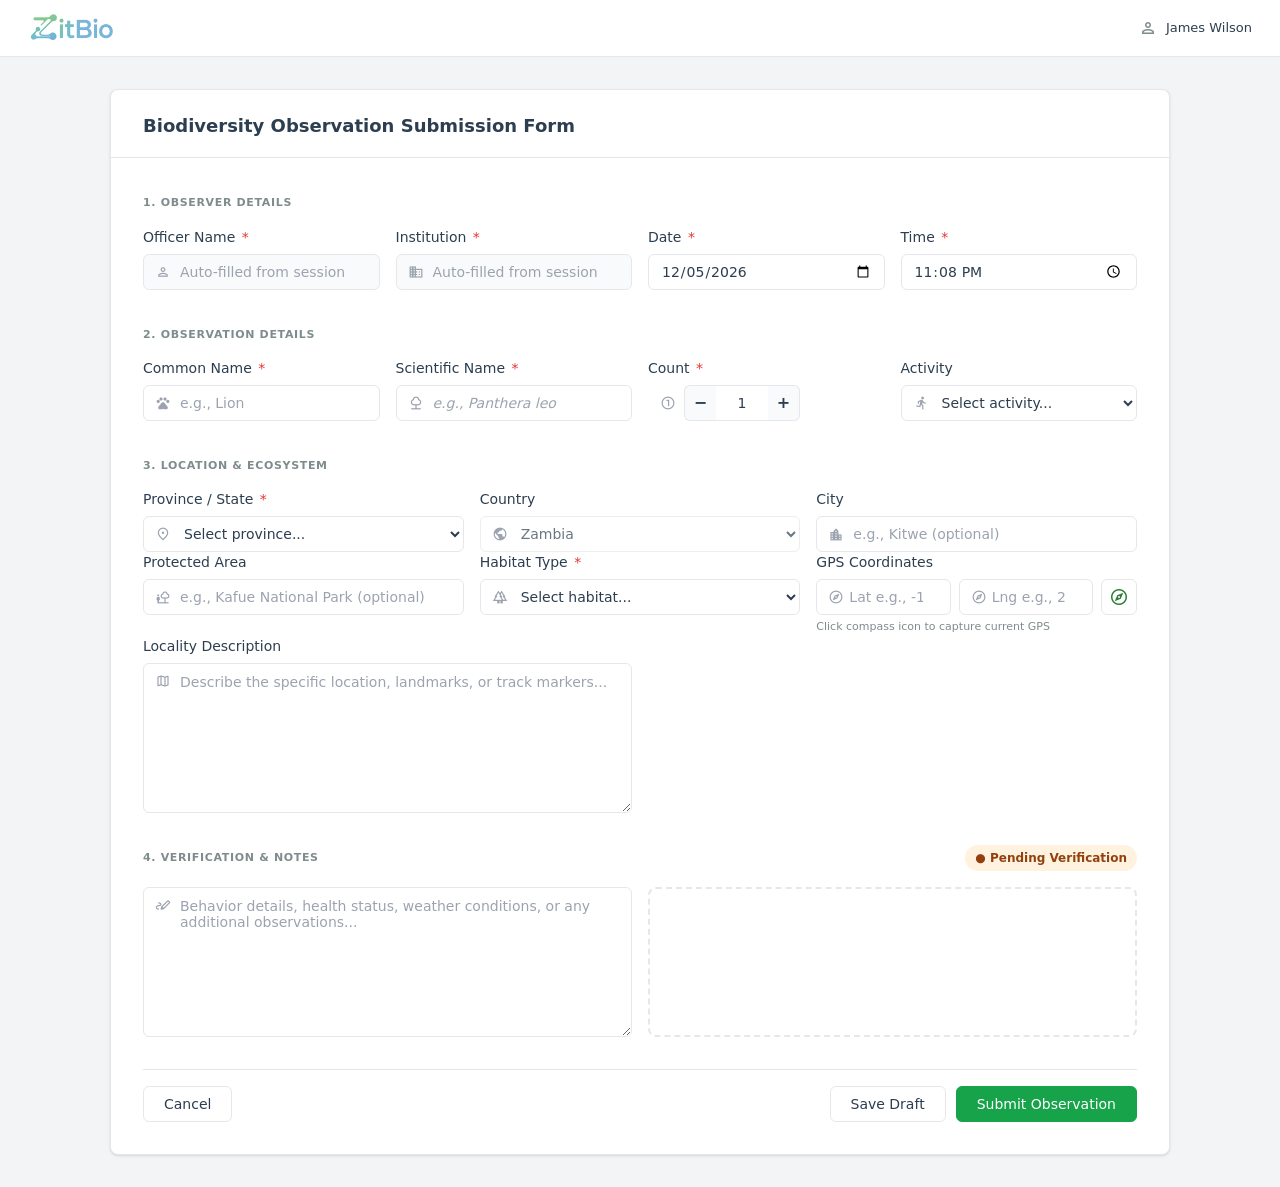
==== pages/fieldofficer.html @ e10b8150 "feat(fieldofficer): simplify country to Zambia only and add reverse geocoding - Disabled country dro" ====
<!DOCTYPE html>
<html lang="en">
<head>
    <meta charset="UTF-8">
    <meta name="viewport" content="width=device-width, initial-scale=1.0">
    <title>ZitBIO — Field Officer</title>
    <link rel="icon" type="image/png" href="../assets/favicon/logo-64.png">
    <link href="https://fonts.googleapis.com/css2?family=Material+Symbols+Outlined:opsz,wght,FILL,GRAD@20..48,100..700,0..1,-50..200" rel="stylesheet">
    <link rel="stylesheet" href="../styles/theme.css">
    <link rel="stylesheet" href="../styles/global.css">
    <link rel="stylesheet" href="../styles/pages/fieldofficer.css">
</head>
<body class="page-fieldofficer-v2">
    <!-- Toast Container -->
    <div class="toast-container" id="toastContainer"></div>

    <!-- Top Bar -->
    <header class="fo-topbar">
        <div class="fo-logo">
            <img src="../assets/favicon/logo-txt3.png" alt="ZitBIO Logo" class="fo-logo-img">
        </div>
        <div class="fo-user">
            <span class="material-symbols-outlined">person</span>
            <span class="fo-user-name">James Wilson</span>
        </div>
    </header>

    <!-- Main Card -->
    <main class="fo-main">
        <form id="observationForm" class="fo-card" novalidate>

            <!-- Card Header -->
            <div class="fo-card-header">
                <h1 class="fo-card-title">Biodiversity Observation Submission Form</h1>
            </div>

            <!-- Card Body -->
            <div class="fo-card-body">

                <!-- ====== SECTION 1: OBSERVER DETAILS ====== -->
                <section class="fo-section">
                    <h2 class="fo-section-title">1. Observer Details</h2>
                    <div class="fo-grid fo-grid-4">
                        <div class="fo-field">
                            <label class="fo-label">Officer Name <span class="fo-required">*</span></label>
                            <div class="fo-input-wrap">
                                <span class="material-symbols-outlined fo-input-icon">person</span>
                                <input type="text" id="officerName" class="fo-input" placeholder="Auto-filled from session" readonly>
                            </div>
                        </div>
                        <div class="fo-field">
                            <label class="fo-label">Institution <span class="fo-required">*</span></label>
                            <div class="fo-input-wrap">
                                <span class="material-symbols-outlined fo-input-icon">domain</span>
                                <input type="text" id="institutionName" class="fo-input" placeholder="Auto-filled from session" readonly>
                            </div>
                        </div>
                        <div class="fo-field">
                            <label class="fo-label">Date <span class="fo-required">*</span></label>
                            <div class="fo-input-wrap">
                                <input type="date" id="obsDate" class="fo-input fo-input-date" required>
                            </div>
                            <span class="fo-error" id="obsDateError">Date is required</span>
                        </div>
                        <div class="fo-field">
                            <label class="fo-label">Time <span class="fo-required">*</span></label>
                            <div class="fo-input-wrap">
                                <input type="time" id="obsTime" class="fo-input fo-input-date" required>
                            </div>
                            <span class="fo-error" id="obsTimeError">Time is required</span>
                        </div>
                    </div>
                </section>

                <!-- ====== SECTION 2: OBSERVATION DETAILS ====== -->
                <section class="fo-section">
                    <h2 class="fo-section-title">2. Observation Details</h2>
                    <div class="fo-grid fo-grid-4">
                        <div class="fo-field">
                            <label class="fo-label">Common Name <span class="fo-required">*</span></label>
                            <div class="fo-input-wrap">
                                <span class="material-symbols-outlined fo-input-icon">pets</span>
                                <input type="text" id="commonName" class="fo-input" placeholder="e.g., Lion" required>
                            </div>
                            <span class="fo-error" id="commonNameError">Common name is required</span>
                        </div>
                        <div class="fo-field">
                            <label class="fo-label">Scientific Name <span class="fo-required">*</span></label>
                            <div class="fo-input-wrap">
                                <span class="material-symbols-outlined fo-input-icon">Nature</span>
                                <input type="text" id="scientificName" class="fo-input fo-input-italic" placeholder="e.g., Panthera leo" required>
                            </div>
                            <span class="fo-error" id="scientificNameError">Scientific name is required</span>
                        </div>
                        <div class="fo-field">
                            <label class="fo-label">Count <span class="fo-required">*</span></label>
                            <div class="fo-input-wrap fo-count-wrap">
                                <span class="material-symbols-outlined fo-input-icon">counter_1</span>
                                <button type="button" class="fo-stepper-btn" id="countMinus" aria-label="Decrease">−</button>
                                <input type="number" id="populationCount" class="fo-input fo-count-input" value="1" min="1" required>
                                <button type="button" class="fo-stepper-btn" id="countPlus" aria-label="Increase">+</button>
                            </div>
                            <span class="fo-error" id="populationCountError">Count is required</span>
                        </div>
                        <div class="fo-field">
                            <label class="fo-label">Activity</label>
                            <div class="fo-input-wrap">
                                <span class="material-symbols-outlined fo-input-icon">directions_run</span>
                                <select id="activity" class="fo-input">
                                    <option value="">Select activity...</option>
                                    <option value="Feeding">Feeding</option>
                                    <option value="Resting">Resting</option>
                                    <option value="Moving">Moving</option>
                                    <option value="Breeding">Breeding</option>
                                    <option value="Foraging">Foraging</option>
                                    <option value="Vocalizing">Vocalizing</option>
                                    <option value="Other">Other</option>
                                </select>
                            </div>
                        </div>
                    </div>
                </section>

                <!-- ====== SECTION 3: LOCATION & ECOSYSTEM ====== -->
                <section class="fo-section">
                    <h2 class="fo-section-title">3. Location & Ecosystem</h2>

                    <!-- Row 1: Province, Country, City -->
                    <div class="fo-grid fo-grid-3">
                        <div class="fo-field">
                            <label class="fo-label">Province / State <span class="fo-required">*</span></label>
                            <div class="fo-input-wrap">
                                <span class="material-symbols-outlined fo-input-icon">location_on</span>
                                <select id="provinceState" class="fo-input" required>
                                    <option value="">Select province...</option>
                                    <option value="Central Province">Central Province</option>
                                    <option value="Copperbelt Province">Copperbelt Province</option>
                                    <option value="Eastern Province">Eastern Province</option>
                                    <option value="Luapula Province">Luapula Province</option>
                                    <option value="Lusaka Province">Lusaka Province</option>
                                    <option value="Muchinga Province">Muchinga Province</option>
                                    <option value="Northern Province">Northern Province</option>
                                    <option value="North-Western Province">North-Western Province</option>
                                    <option value="Southern Province">Southern Province</option>
                                    <option value="Western Province">Western Province</option>
                                </select>
                            </div>
                            <span class="fo-error" id="provinceStateError">Province is required</span>
                        </div>
                        <div class="fo-field">
                            <label class="fo-label">Country</label>
                            <div class="fo-input-wrap">
                                <span class="material-symbols-outlined fo-input-icon">public</span>
                                <select id="country" class="fo-input" disabled>
                                    <option value="Zambia" selected>Zambia</option>
                                </select>
                            </div>
                        </div>
                        <div class="fo-field">
                            <label class="fo-label">City</label>
                            <div class="fo-input-wrap">
                                <span class="material-symbols-outlined fo-input-icon">location_city</span>
                                <input type="text" id="city" class="fo-input" placeholder="e.g., Kitwe (optional)">
                            </div>
                        </div>
                    </div>

                    <!-- Row 2: Protected Area, Habitat Type -->
                    <div class="fo-grid fo-grid-3">
                        <div class="fo-field">
                            <label class="fo-label">Protected Area</label>
                            <div class="fo-input-wrap">
                                <span class="material-symbols-outlined fo-input-icon">nature_people</span>
                                <input type="text" id="protectedArea" class="fo-input" placeholder="e.g., Kafue National Park (optional)">
                            </div>
                        </div>
                        <div class="fo-field">
                            <label class="fo-label">Habitat Type <span class="fo-required">*</span></label>
                            <div class="fo-input-wrap">
                                <span class="material-symbols-outlined fo-input-icon">forest</span>
                                <select id="habitatType" class="fo-input" required>
                                    <option value="">Select habitat...</option>
                                    <option value="Woodland">Woodland</option>
                                    <option value="Grassland">Grassland</option>
                                    <option value="Wetland">Wetland</option>
                                    <option value="Savanna">Savanna</option>
                                    <option value="Forest">Forest</option>
                                    <option value="Riverine Forest">Riverine Forest</option>
                                    <option value="Urban">Urban</option>
                                    <option value="Agricultural">Agricultural</option>
                                </select>
                            </div>
                            <span class="fo-error" id="habitatTypeError">Habitat type is required</span>
                        </div>
                        <div class="fo-field fo-field-gps">
                            <label class="fo-label">GPS Coordinates</label>
                            <div class="fo-gps-row">
                                <div class="fo-input-wrap fo-gps-input">
                                    <span class="material-symbols-outlined fo-input-icon">explore</span>
                                    <input type="number" step="any" id="latitude" class="fo-input" placeholder="Lat e.g., -12.83">
                                </div>
                                <div class="fo-input-wrap fo-gps-input">
                                    <span class="material-symbols-outlined fo-input-icon">explore</span>
                                    <input type="number" step="any" id="longitude" class="fo-input" placeholder="Lng e.g., 28.23">
                                </div>
                                <button type="button" class="fo-gps-btn" id="gpsCaptureBtn" aria-label="Capture GPS" title="Capture Current GPS Location">
                                    <span class="material-symbols-outlined" id="gpsIcon">explore</span>
                                </button>
                            </div>
                            <span class="fo-helper">Click compass icon to capture current GPS</span>
                        </div>
                    </div>

                    <!-- Row 3: Locality Description -->
                    <div class="fo-grid fo-grid-2">
                        <div class="fo-field">
                            <label class="fo-label">Locality Description</label>
                            <div class="fo-input-wrap fo-textarea-wrap">
                                <span class="material-symbols-outlined fo-input-icon">map</span>
                                <textarea id="localityDescription" class="fo-input fo-textarea fo-textarea-tall" rows="6" placeholder="Describe the specific location, landmarks, or track markers..."></textarea>
                            </div>
                        </div>
                        <div class="fo-field"><!-- empty column to match grid-2 layout --></div>
                    </div>
                </section>

                <!-- ====== SECTION 4: VERIFICATION & NOTES ====== -->
                <section class="fo-section">
                    <div class="fo-notes-header">
                        <h2 class="fo-section-title">4. Verification & Notes</h2>
                        <span class="fo-pill fo-pill-amber">● Pending Verification</span>
                    </div>
                    <div class="fo-grid fo-grid-2">
                        <div class="fo-field">
                            <div class="fo-input-wrap fo-textarea-wrap">
                                <span class="material-symbols-outlined fo-input-icon">stylus_note</span>
                                <textarea id="fieldNotes" class="fo-input fo-textarea fo-textarea-tall" rows="6" placeholder="Behavior details, health status, weather conditions, or any additional observations..."></textarea>
                            </div>
                        </div>
                        <div class="fo-field fo-media-placeholder">
                            <!-- Reserved for future photo upload -->
                        </div>
                    </div>
                </section>

                <!-- ====== ACTIONS ====== -->
                <div class="fo-actions">
                    <button type="button" class="fo-btn fo-btn-outline" id="btnCancel">Cancel</button>
                    <div class="fo-actions-right">
                        <button type="button" class="fo-btn fo-btn-outline" id="btnSaveDraft">Save Draft</button>
                        <button type="submit" class="fo-btn fo-btn-primary">Submit Observation</button>
                    </div>
                </div>

            </div><!-- /fo-card-body -->
        </form>
    </main>

    <script src="../scripts/data.js"></script>
    <script src="../scripts/app.js"></script>
    <script>
      document.addEventListener('DOMContentLoaded', function() {
        if (window.BioData) {
          var session = BioData.getSession();
          if (session) {
            var userNameEl = document.querySelector('.fo-user-name');
            if (userNameEl) userNameEl.textContent = session.name;

            var officerEl = document.getElementById('officerName');
            if (officerEl) officerEl.value = session.name;

            var instEl = document.getElementById('institutionName');
            if (instEl) instEl.value = session.institution_name || '';
          }

          // Province dropdown — always Zambia, populate on load
          var provinceSelect = document.getElementById('provinceState');
          if (provinceSelect && window.BioData) {
            provinceSelect.innerHTML = '<option value="">Select province...</option>';
            var provinces = BioData.getZambiaProvinces();
            provinces.forEach(function(p) {
              var opt = document.createElement('option');
              opt.value = p; opt.textContent = p;
              provinceSelect.appendChild(opt);
            });
          }
        }

        // Default date/time to now
        var dateEl = document.getElementById('obsDate');
        var timeEl = document.getElementById('obsTime');
        if (dateEl) {
          var now = new Date();
          dateEl.value = now.getFullYear() + '-' + String(now.getMonth()+1).padStart(2,'0') + '-' + String(now.getDate()).padStart(2,'0');
        }
        if (timeEl) {
          var t = new Date();
          timeEl.value = String(t.getHours()).padStart(2,'0') + ':' + String(t.getMinutes()).padStart(2,'0');
        }

        // Species auto-detect
        var commonNameEl = document.getElementById('commonName');
        var scientificNameEl = document.getElementById('scientificName');
        if (commonNameEl && scientificNameEl) {
          var autoDetectLocked = false;
          commonNameEl.addEventListener('input', function() {
            if (autoDetectLocked) return;
            var match = window.BioData ? window.BioData.lookupScientificName(this.value) : null;
            if (match) {
              scientificNameEl.value = match;
            }
          });
          // If user manually edits scientific name, don't overwrite
          scientificNameEl.addEventListener('input', function() {
            if (this.value && commonNameEl.value) {
              autoDetectLocked = true;
            }
          });
          commonNameEl.addEventListener('change', function() {
            autoDetectLocked = false;
          });
        }

        // GPS capture button
        var gpsBtn = document.getElementById('gpsCaptureBtn');
        var gpsIcon = document.getElementById('gpsIcon');
        if (gpsBtn) {
          gpsBtn.addEventListener('click', function() {
            if (!navigator.geolocation) {
              showToast('GPS is not supported by your browser.', 'error');
              return;
            }
            if (gpsIcon) {
              gpsIcon.textContent = 'progress_activity';
              gpsIcon.classList.add('fo-spin');
            }
            navigator.geolocation.getCurrentPosition(
              function(pos) {
                var lat = pos.coords.latitude;
                var lng = pos.coords.longitude;
                var latEl = document.getElementById('latitude');
                var lngEl = document.getElementById('longitude');
                if (latEl) latEl.value = lat.toFixed(6);
                if (lngEl) lngEl.value = lng.toFixed(6);
                if (gpsIcon) { gpsIcon.textContent = 'explore'; gpsIcon.classList.remove('fo-spin'); }
                showToast('GPS coordinates captured successfully!', 'success');

                // Reverse geocode to auto-fill Province and City
                var url = 'https://nominatim.openstreetmap.org/reverse?format=json&lat=' + lat + '&lon=' + lng;
                fetch(url, { headers: { 'User-Agent': 'BioSystem/1.0' } })
                  .then(function(resp) { return resp.json(); })
                  .then(function(data) {
                    if (!data || !data.address) return;
                    var addr = data.address;

                    // City — try city, town, village, county
                    var cityVal = addr.city || addr.town || addr.village || addr.county || '';
                    var cityEl = document.getElementById('city');
                    if (cityEl && cityVal) {
                      cityEl.value = cityVal;
                    }

                    // Province/State — match against Zambia province list
                    var stateVal = addr.state || '';
                    var provEl = document.getElementById('provinceState');
                    if (provEl && stateVal) {
                      var options = provEl.options;
                      for (var i = 0; i < options.length; i++) {
                        if (options[i].text.toLowerCase() === stateVal.toLowerCase()) {
                          options[i].selected = true;
                          break;
                        }
                      }
                    }
                  })
                  .catch(function() { /* silently fail — coordinates already captured */ });
              },
              function(err) {
                if (gpsIcon) { gpsIcon.textContent = 'explore'; gpsIcon.classList.remove('fo-spin'); }
                showToast('GPS error: ' + err.message, 'error');
              }
            );
          });
        }

        // Count stepper
        var countMinus = document.getElementById('countMinus');
        var countPlus = document.getElementById('countPlus');
        var countInput = document.getElementById('populationCount');
        if (countMinus && countInput) {
          countMinus.addEventListener('click', function() {
            var v = parseInt(countInput.value, 10) || 1;
            if (v > 1) countInput.value = v - 1;
          });
        }
        if (countPlus && countInput) {
          countPlus.addEventListener('click', function() {
            countInput.value = (parseInt(countInput.value, 10) || 1) + 1;
          });
        }

        // Cancel button — reset form
        var btnCancel = document.getElementById('btnCancel');
        if (btnCancel) {
          btnCancel.addEventListener('click', function() {
            document.getElementById('observationForm').reset();
            if (dateEl) {
              var n = new Date();
              dateEl.value = n.getFullYear() + '-' + String(n.getMonth()+1).padStart(2,'0') + '-' + String(n.getDate()).padStart(2,'0');
            }
            if (timeEl) {
              var tn = new Date();
              timeEl.value = String(tn.getHours()).padStart(2,'0') + ':' + String(tn.getMinutes()).padStart(2,'0');
            }
            // Clear errors
            document.querySelectorAll('.fo-input.error').forEach(function(el) { el.classList.remove('error'); });
            document.querySelectorAll('.fo-error.show').forEach(function(el) { el.classList.remove('show'); });
            showToast('Form cleared.', 'success');
          });
        }
      });

      // Simple toast utility
      function showToast(message, type) {
        var container = document.getElementById('toastContainer');
        if (!container) return;
        var toast = document.createElement('div');
        toast.className = 'fo-toast fo-toast-' + (type || 'success');
        toast.textContent = message;
        container.appendChild(toast);
        setTimeout(function() { toast.classList.add('fo-toast-out'); }, 2700);
        setTimeout(function() { if (toast.parentNode) toast.parentNode.removeChild(toast); }, 3000);
      }
    </script>
</body>
</html>
---- styles/theme.css ----
/**
 * BioMonitor Design System - Theme Variables
 * Global color tokens and CSS custom properties
 */

:root {
  /* Primary – Forest Green */
  --color-primary: #2E7D32;
  --color-primary-hover: #267c2a; /* 90% opacity equivalent */
  --color-primary-light: #e8f5e9;
  --color-primary-lighter: #f0f7f0;

  /* Secondary Colors - Earth Brown */
  --color-secondary: #8D6E63;
  --color-secondary-hover: #7a5c52;
  --color-secondary-light: #efebe9;

  /* Accent Colors - Sunset Orange */
  --color-accent: #FFB74D;
  --color-accent-hover: #ffa726;
  --color-accent-light: #fff3e0;

  /* Backgrounds */
  --color-bg: #F5F7FA;        /* light‑mist – page base */
  --color-bg-white: #ffffff;
  --color-bg-sidebar: #ffffff;
  --color-bg-card: #ffffff;
  --color-bg-input: #f3f3f5;  /* subtle gray for inputs */
  --color-bg-header: #F9FAFB; /* table header background */

  /* Text Colors – Dark Slate (#2C3E50) for main, Gray (#7F8C8D) for muted */
  --color-text-main: #2C3E50;
  --color-text-primary: #2C3E50;
  --color-text-secondary: #7F8C8D;
  --color-text-muted: #7F8C8D;
  --color-text-disabled: #b0bec5;
  --color-text-inverse: #ffffff;

  /* Semantic – Danger Red & Success Green */
  --color-danger: #E53935;
  --color-danger-hover: #c62828;
  --color-danger-light: #ffebee;
  --color-success: #81C784;
  --color-success-hover: #66bb6a;
  --color-success-light: #e8f5e9;
  --color-warning: #ffb74d;
  --color-warning-light: #fff3e0;

  /* Border Colors */
  --border-color: #e5e7eb;
  --border-color-light: #f1f5f9;
  --border-color-dark: #cbd5e1;
  --border-color-focus: rgba(46, 125, 50, 0.5);

  /* Shadow Definitions */
  --shadow-sm: 0 1px 2px 0 rgba(0, 0, 0, 0.05);
  --shadow-md: 0 1px 3px 0 rgba(0, 0, 0, 0.1), 0 1px 2px -1px rgba(0, 0, 0, 0.1);
  --shadow-lg: 0 4px 6px -1px rgba(0, 0, 0, 0.1), 0 2px 4px -2px rgba(0, 0, 0, 0.1);
  --shadow-xl: 0 10px 15px -3px rgba(0, 0, 0, 0.1), 0 4px 6px -4px rgba(0, 0, 0, 0.1);
  --shadow-card: 0 1px 3px 0 rgba(0, 0, 0, 0.1), 0 1px 2px -1px rgba(0, 0, 0, 0.1);
  --shadow-modal: 0 25px 50px -12px rgba(0, 0, 0, 0.25);

  /* Border Radius */
  --radius-sm: 6px;
  --radius-md: 8px;
  --radius-lg: 12px;
  --radius-xl: 16px;
  --radius-full: 9999px;

  /* Spacing Scale */
  --spacing-xs: 4px;
  --spacing-sm: 8px;
  --spacing-md: 12px;
  --spacing-lg: 16px;
  --spacing-xl: 24px;
  --spacing-2xl: 32px;
  --spacing-3xl: 40px;

  /* Layout Dimensions */
  --sidebar-width: 260px;
  --sidebar-width-collapsed: 72px;
  --header-height: 60px;
  --mobile-breakpoint: 768px;
  --tablet-breakpoint: 1024px;
  --desktop-breakpoint: 1200px;

  /* Transitions */
  --transition-fast: 150ms ease;
  --transition-normal: 250ms ease;
  --transition-slow: 350ms ease;

  /* Z-Index Scale */
  --z-dropdown: 100;
  --z-sticky: 200;
  --z-modal-backdrop: 300;
  --z-modal: 301;
  --z-toast: 400;
  --z-tooltip: 500;
}
---- styles/global.css ----
/**
 * BioMonitor - Global Styles
 * Typography, base resets, and global element styling
 */

/* ============================================
   CSS Reset & Base Styles
   ============================================ */
*,
*::before,
*::after {
  margin: 0;
  padding: 0;
  box-sizing: border-box;
}

html {
  font-size: 16px;
  -webkit-font-smoothing: antialiased;
  -moz-osx-font-smoothing: grayscale;
  text-rendering: optimizeLegibility;
}

body {
  font-family: system-ui, -apple-system, 'Segoe UI', Roboto, Helvetica, Arial, sans-serif;
  font-size: 15px;
  font-weight: 400;
  line-height: 1.5;
  color: var(--color-text-main);
  background-color: var(--color-bg);
  min-height: 100vh;
}

/* ============================================
   Typography Configuration
   ============================================ */

/* Page Titles (h1/main headers) */
h1,
.page-title,
.header-title {
  font-size: 24px;
  font-weight: 600;
  line-height: 1.3;
  color: var(--color-text-main);
  margin-bottom: 8px;
}

/* Page Subtitles */
.page-subtitle {
  font-size: 14px;
  font-weight: 400;
  line-height: 1.6;
  color: var(--color-text-secondary);
  margin-bottom: 32px;
}

/* Section Headings (h2/h3) */
h2 {
  font-size: 20px;    /* text‑xl */
  font-weight: 600;
  line-height: 1.3;
}
h3,
.section-title,
.card-title {
  font-size: 18px;
  font-weight: 600;
  line-height: 1.4;
  color: var(--color-text-main);
}

h4,
h5,
h6 {
  font-size: 16px;
  font-weight: 600;
  line-height: 1.4;
  color: var(--color-text-main);
}

/* Body Text */
p {
  font-size: 15px;
  font-weight: 400;
  line-height: 1.6;
  color: var(--color-text-main);
}

/* Form Labels */
label,
.form-label {
  font-size: 14px;
  font-weight: 500;
  color: var(--color-text-main);
}

/* Muted/Secondary Text */
.text-muted,
.text-secondary {
  color: var(--color-text-muted);
}

/* Small Text */
small, .text-small, .text-xs{
  font-size: 12px;
}

/* ============================================
   Link Styles
   ============================================ */
a {
    color: var(--color-primary);
    text-decoration: none;
    transition: color var(--transition-fast);
}

a:hover {
    color: var(--color-primary-hover);
    text-decoration: none;  /* ensure no underline */
}

/* ============================================
   Button Base Styles
   ============================================ */
button {
  font-family: inherit;
  font-size: 14px;
  cursor: pointer;
  border: none;
  background: none;
  transition: all var(--transition-fast);
}

button:disabled {
  opacity: 0.6;
  cursor: not-allowed;
}

/* ============================================
   Form Element Base Styles
   ============================================ */
input,
textarea,
select {
  font-family: inherit;
  font-size: 14px;
  color: var(--color-text-main);
  background-color: var(--color-bg-input);
  border: 1px solid var(--border-color);
  border-radius: var(--radius-md);
  padding: 9px 12px;
  outline: none;
  transition: border-color var(--transition-fast), box-shadow var(--transition-fast);
}

input:focus,
textarea:focus,
select:focus {
  border-color: var(--color-primary);
  box-shadow: 0 0 0 3px rgba(46, 125, 50, 0.1);
}

input::placeholder,
textarea::placeholder {
  color: var(--color-text-muted);
}

input[type='checkbox'],
input[type='radio'] {
  width: auto;
  cursor: pointer;
}

/* ============================================
   Table Base Styles
   ============================================ */
table {
  border-collapse: collapse;
  width: 100%;
}

th,
td {
  text-align: left;
  padding: 12px 16px;
  border-bottom: 1px solid var(--border-color-light);
}

th {
  font-size: 12px;
  font-weight: 500;
  color: var(--color-text-secondary);
  background-color: var(--color-bg-header);
  text-transform: none;
  letter-spacing: 0;
}

td {
  font-size: 13px;
  color: var(--color-text-main);
}

tr:hover td {
  background-color: var(--color-bg-sidebar);
}

/* ============================================
   Utility Classes
   ============================================ */
.sr-only {
  position: absolute;
  width: 1px;
  height: 1px;
  padding: 0;
  margin: -1px;
  overflow: hidden;
  clip: rect(0, 0, 0, 0);
  white-space: nowrap;
  border: 0;
}

.text-center {
  text-align: center;
}

.text-right {
  text-align: right;
}

.font-medium {
  font-weight: 500;
}

.font-semibold {
  font-weight: 600;
}

.font-bold {
  font-weight: 700;
}

/* ============================================
   Scrollbar Styling
   ============================================ */
::-webkit-scrollbar {
  width: 8px;
  height: 8px;
}

::-webkit-scrollbar-track {
  background: var(--color-bg);
}

::-webkit-scrollbar-thumb {
  background: var(--color-text-muted);
  border-radius: var(--radius-full);
}

::-webkit-scrollbar-thumb:hover {
  background: var(--color-text-secondary);
}



/* Sidebar navigation */
.nav-text {
  font-size: 14px;
  font-weight: 500;
}
---- styles/pages/fieldofficer.css ----
/* ============================================
   Field Officer Page — V2 Redesign
   Centered card layout, Material Design philosophy
   ============================================ */

/* --- Page Background --- */
.page-fieldofficer-v2 {
  background-color: #f3f4f6;
  font-family: Inter, system-ui, -apple-system, sans-serif;
  min-height: 100vh;
  margin: 0;
}

/* --- Top Bar --- */
.fo-topbar {
  display: flex;
  justify-content: space-between;
  align-items: center;
  padding: 14px 28px;
  background-color: var(--color-bg-white);
  border-bottom: 1px solid var(--border-color, #e5e7eb);
  position: sticky;
  top: 0;
  z-index: 10;
}

.fo-logo {
  display: flex;
  align-items: center;
}

.fo-user {
  display: flex;
  align-items: center;
  gap: 8px;
  font-size: 13px;
  color: var(--color-text-main);
  font-weight: 500;
}

.fo-user .material-symbols-outlined {
  font-size: 20px;
  color: var(--color-text-muted);
}

/* --- Logo Image --- */
.fo-logo-img {
  height: 28px;
  display: block;
}

/* --- Main Container --- */
.fo-main {
  max-width: 1100px;
  margin: 32px auto;
  padding: 0 20px;
}

/* --- Card --- */
.fo-card {
  background-color: var(--color-bg-white);
  border: 1px solid var(--border-color, #e5e7eb);
  border-radius: 8px;
  box-shadow: var(--shadow-md, 0 1px 3px rgba(0,0,0,0.1));
}

.fo-card-header {
  padding: 24px 32px 20px;
  border-bottom: 1px solid var(--border-color, #e5e7eb);
}

.fo-card-title {
  font-size: 18px;
  font-weight: 600;
  color: var(--color-text-main);
  margin: 0;
}

.fo-card-body {
  padding: 32px;
}

/* --- Sections --- */
.fo-section {
  margin-bottom: 32px;
}

.fo-section:last-child {
  margin-bottom: 0;
}

.fo-section-title {
  font-size: 11px;
  font-weight: 600;
  text-transform: uppercase;
  letter-spacing: 0.06em;
  color: var(--color-text-muted);
  margin: 0 0 16px 0;
  display: inline-block;
}

/* --- Grids --- */
.fo-grid {
  display: grid;
  gap: 16px;
}

.fo-grid-4 { grid-template-columns: repeat(4, 1fr); }
.fo-grid-3 { grid-template-columns: repeat(3, 1fr); }
.fo-grid-2 { grid-template-columns: repeat(2, 1fr); }
.fo-grid-1 { grid-template-columns: 1fr; }

/* --- Fields --- */
.fo-field {
  display: flex;
  flex-direction: column;
}

.fo-label {
  font-size: 14px;
  font-weight: 500;
  color: var(--color-text-main);
  margin-bottom: 6px;
}

.fo-required {
  color: var(--color-danger);
  margin-left: 2px;
}

/* --- Inputs --- */
.fo-input-wrap {
  position: relative;
  display: flex;
  align-items: center;
  width: 100%;
}

.fo-input-icon {
  position: absolute;
  left: 12px;
  font-size: 16px;
  color: #9ca3af;
  pointer-events: none;
  z-index: 1;
}

.fo-input {
  width: 100%;
  height: 36px;
  padding: 0 12px 0 36px;
  border: 1px solid #e5e7eb;
  border-radius: 6px;
  font-size: 14px;
  font-family: inherit;
  color: var(--color-text-main);
  background-color: #fff;
  outline: none;
  transition: border-color 0.15s, box-shadow 0.15s;
  box-sizing: border-box;
}

.fo-input:focus {
  border-color: var(--color-primary);
  box-shadow: 0 0 0 2px #fff, 0 0 0 4px rgba(46, 125, 50, 0.3);
}

.fo-input.error {
  border-color: var(--color-danger);
  box-shadow: 0 0 0 2px #fff, 0 0 0 4px rgba(229, 57, 53, 0.2);
}

.fo-input-italic {
  font-style: italic;
}

/* Date and Time inputs — no Material icon, so remove left padding */
.fo-input-date {
  padding-left: 12px;
}

.fo-input::placeholder {
  color: #9ca3af;
}

select.fo-input {
  appearance: auto;
  -webkit-appearance: auto;
  cursor: pointer;
  padding-right: 28px;
}

textarea.fo-input {
  height: auto;
  padding-top: 10px;
  padding-left: 36px;
  resize: vertical;
  font-family: inherit;
}

.fo-textarea.fo-textarea-tall {
  min-height: 150px;
}

/* Force both textareas (#localityDescription and #fieldNotes) to identical dimensions */
textarea.fo-input.fo-textarea-tall {
  height: 150px !important;
  width: 100%;
  min-height: 150px;
  max-height: 300px;
  box-sizing: border-box;
  resize: vertical;
}

/* Textarea wrapper — icon stays top-left */
.fo-textarea-wrap .fo-input-icon {
  top: 10px;
  position: absolute;
}

/* Empty column filler in grid-2 should not add width */
.fo-grid-2 .fo-field:empty {
  min-height: 0;
  height: 0;
  padding: 0;
  margin: 0;
  border: none;
}

/* Read-only inputs */
.fo-input[readonly] {
  background-color: var(--color-bg-header, #F9FAFB);
  color: var(--color-text-secondary);
  cursor: default;
}

/* --- Count Stepper --- */
.fo-count-wrap {
  padding-left: 36px;
}

.fo-stepper-btn {
  width: 32px;
  height: 36px;
  border: 1px solid #e5e7eb;
  background-color: var(--color-bg-header, #F9FAFB);
  color: var(--color-text-main);
  font-size: 16px;
  font-weight: 600;
  cursor: pointer;
  display: flex;
  align-items: center;
  justify-content: center;
  flex-shrink: 0;
  transition: background-color 0.15s;
  user-select: none;
}

.fo-stepper-btn:first-of-type {
  border-radius: 6px 0 0 6px;
  border-right: none;
}

.fo-stepper-btn:last-of-type {
  border-radius: 0 6px 6px 0;
  border-left: none;
}

.fo-stepper-btn:hover {
  background-color: var(--color-primary-light);
}

.fo-count-input {
  text-align: center;
  border-radius: 0;
  border-left: none;
  border-right: none;
  padding: 0;
  width: 52px;
  flex-shrink: 0;
}

.fo-count-input::-webkit-outer-spin-button,
.fo-count-input::-webkit-inner-spin-button {
  -webkit-appearance: none;
  margin: 0;
}

/* --- GPS Row --- */
.fo-gps-row {
  display: flex;
  align-items: center;
  gap: 8px;
  width: 100%;
}

.fo-gps-input {
  flex: 1;
}

.fo-gps-input .fo-input {
  padding-left: 32px;
}

/* 32×32 GPS button */
.fo-gps-btn {
  width: 36px;
  height: 36px;
  padding: 0;
  border: 1px solid #e5e7eb;
  border-radius: 6px;
  background-color: var(--color-bg-white);
  cursor: pointer;
  display: flex;
  align-items: center;
  justify-content: center;
  flex-shrink: 0;
  transition: background-color 0.15s, border-color 0.15s;
}

.fo-gps-btn:hover {
  background-color: var(--color-primary-light);
  border-color: var(--color-primary);
}

.fo-gps-btn .material-symbols-outlined {
  font-size: 20px;
  color: var(--color-primary);
}

@keyframes fo-spin {
  from { transform: rotate(0deg); }
  to { transform: rotate(360deg); }
}

.fo-spin {
  animation: fo-spin 1s linear infinite;
}

/* --- Helper Text --- */
.fo-helper {
  font-size: 11px;
  color: var(--color-text-muted);
  margin-top: 4px;
}

/* --- Error Messages --- */
.fo-error {
  font-size: 12px;
  color: var(--color-danger);
  margin-top: 4px;
  display: none;
}

.fo-error.show {
  display: block;
}

/* --- Notes Section Header --- */
.fo-notes-header {
  display: flex;
  align-items: center;
  justify-content: space-between;
  margin-bottom: 16px;
}

.fo-notes-header .fo-section-title {
  margin-bottom: 0;
}

/* --- Pill Badge --- */
.fo-pill {
  font-size: 12px;
  font-weight: 600;
  padding: 4px 10px;
  border-radius: 9999px;
  display: inline-flex;
  align-items: center;
  gap: 4px;
}

.fo-pill-amber {
  background-color: var(--color-warning-light, #fff3e0);
  color: #92400e;
}

/* --- Media Placeholder --- */
.fo-media-placeholder {
  border: 2px dashed #e5e7eb;
  border-radius: 8px;
  min-height: 150px;
}

/* --- Actions Row --- */
.fo-actions {
  display: flex;
  justify-content: space-between;
  align-items: center;
  border-top: 1px solid var(--border-color, #e5e7eb);
  padding-top: 16px;
  margin-top: 32px;
}

.fo-actions-right {
  display: flex;
  gap: 10px;
}

/* --- Buttons --- */
.fo-btn {
  font-family: inherit;
  font-size: 14px;
  font-weight: 500;
  padding: 9px 20px;
  border-radius: 6px;
  cursor: pointer;
  transition: all 0.15s;
  display: inline-flex;
  align-items: center;
  gap: 6px;
  border: 1px solid transparent;
}

.fo-btn-outline {
  background-color: var(--color-bg-white);
  border-color: #e5e7eb;
  color: var(--color-text-main);
}

.fo-btn-outline:hover {
  background-color: var(--color-bg-header, #F9FAFB);
  border-color: #d1d5db;
}

.fo-btn-primary {
  background-color: #16a34a;
  border-color: #16a34a;
  color: #fff;
}

.fo-btn-primary:hover {
  background-color: #15803d;
  border-color: #15803d;
}

/* --- Toast System --- */
.toast-container {
  position: fixed;
  bottom: 20px;
  right: 20px;
  z-index: 9999;
  display: flex;
  flex-direction: column;
  gap: 8px;
}

.fo-toast {
  padding: 12px 20px;
  border-radius: 6px;
  font-size: 13px;
  font-weight: 500;
  color: #fff;
  box-shadow: var(--shadow-lg);
  animation: fo-slide-in 0.3s ease-out;
  max-width: 360px;
}

.fo-toast-success { background-color: #16a34a; }
.fo-toast-error { background-color: var(--color-danger, #E53935); }
.fo-toast-warning { background-color: var(--color-warning, #f59e0b); color: #1e293b; }

.fo-toast-out {
  animation: fo-slide-out 0.3s ease-in forwards;
}

@keyframes fo-slide-in {
  from { transform: translateX(100%); opacity: 0; }
  to { transform: translateX(0); opacity: 1; }
}

@keyframes fo-slide-out {
  from { transform: translateX(0); opacity: 1; }
  to { transform: translateX(100%); opacity: 0; }
}

/* --- Responsive --- */
@media (max-width: 768px) {
  .fo-card-body {
    padding: 20px;
  }

  .fo-grid-4,
  .fo-grid-3,
  .fo-grid-2 {
    grid-template-columns: 1fr;
  }

  .fo-gps-row {
    flex-wrap: wrap;
  }

  .fo-gps-input {
    flex: 1 1 100px;
  }

  .fo-actions {
    flex-direction: column;
    gap: 10px;
  }

  .fo-actions-right {
    width: 100%;
    justify-content: flex-end;
  }

  .fo-btn {
    padding: 8px 14px;
    font-size: 13px;
  }
}
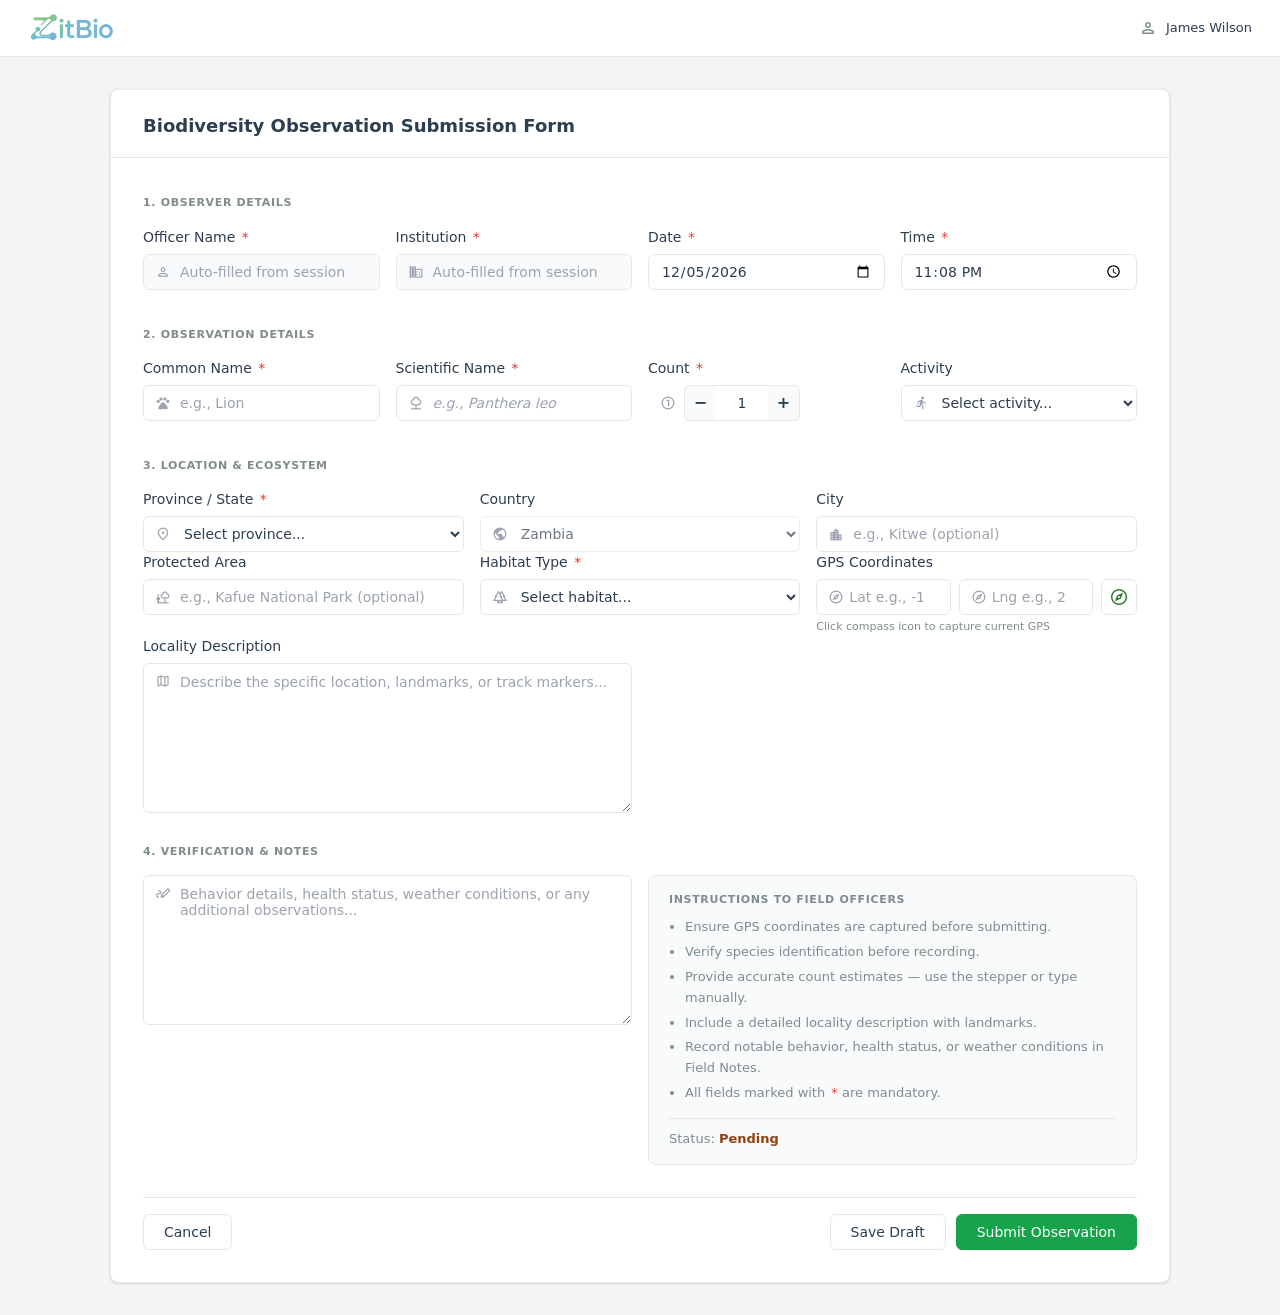
==== commit 073d6db6: "feat(fieldofficer): add instructions panel and verification status indicator" ====
--- a/pages/fieldofficer.html
+++ b/pages/fieldofficer.html
@@ -228,7 +228,6 @@
                 <section class="fo-section">
                     <div class="fo-notes-header">
                         <h2 class="fo-section-title">4. Verification & Notes</h2>
-                        <span class="fo-pill fo-pill-amber">● Pending Verification</span>
                     </div>
                     <div class="fo-grid fo-grid-2">
                         <div class="fo-field">
@@ -237,8 +236,19 @@
                                 <textarea id="fieldNotes" class="fo-input fo-textarea fo-textarea-tall" rows="6" placeholder="Behavior details, health status, weather conditions, or any additional observations..."></textarea>
                             </div>
                         </div>
-                        <div class="fo-field fo-media-placeholder">
-                            <!-- Reserved for future photo upload -->
+                        <div class="fo-field fo-instructions-panel">
+                            <h3 class="fo-instructions-title">Instructions to Field Officers</h3>
+                            <ul class="fo-instructions-list">
+                                <li>Ensure GPS coordinates are captured before submitting.</li>
+                                <li>Verify species identification before recording.</li>
+                                <li>Provide accurate count estimates — use the stepper or type manually.</li>
+                                <li>Include a detailed locality description with landmarks.</li>
+                                <li>Record notable behavior, health status, or weather conditions in Field Notes.</li>
+                                <li>All fields marked with <span class="fo-required">*</span> are mandatory.</li>
+                            </ul>
+                            <div class="fo-verification-status">
+                                Status: <span class="fo-status-text" id="statusText">Pending</span>
+                            </div>
                         </div>
                     </div>
                 </section>
--- a/styles/pages/fieldofficer.css
+++ b/styles/pages/fieldofficer.css
@@ -368,27 +368,53 @@
   margin-bottom: 0;
 }
 
-/* --- Pill Badge --- */
-.fo-pill {
-  font-size: 12px;
+/* --- Instructions Panel (replaces Media Placeholder) --- */
+.fo-instructions-panel {
+  background-color: var(--color-bg-header, #F9FAFB);
+  border: 1px solid var(--border-color, #e5e7eb);
+  border-radius: 8px;
+  padding: 16px 20px;
+  min-height: 150px;
+  display: flex;
+  flex-direction: column;
+  box-sizing: border-box;
+}
+
+.fo-instructions-title {
+  font-size: 11px;
   font-weight: 600;
-  padding: 4px 10px;
-  border-radius: 9999px;
-  display: inline-flex;
-  align-items: center;
-  gap: 4px;
-}
-
-.fo-pill-amber {
-  background-color: var(--color-warning-light, #fff3e0);
-  color: #92400e;
-}
-
-/* --- Media Placeholder --- */
-.fo-media-placeholder {
-  border: 2px dashed #e5e7eb;
-  border-radius: 8px;
-  min-height: 150px;
+  text-transform: uppercase;
+  letter-spacing: 0.06em;
+  color: var(--color-text-muted);
+  margin: 0 0 10px 0;
+}
+
+.fo-instructions-list {
+  margin: 0;
+  padding: 0 0 0 16px;
+  list-style: disc;
+  flex: 1;
+}
+
+.fo-instructions-list li {
+  font-size: 13px;
+  color: var(--color-text-secondary, #4b5563);
+  line-height: 1.6;
+  margin-bottom: 4px;
+}
+
+.fo-verification-status {
+  font-size: 13px;
+  font-weight: 500;
+  color: var(--color-text-muted);
+  border-top: 1px solid var(--border-color, #e5e7eb);
+  padding-top: 10px;
+  margin-top: 10px;
+}
+
+.fo-status-text {
+  font-weight: 600;
+  color: #92400e; /* amber/warning — default for Pending */
 }
 
 /* --- Actions Row --- */
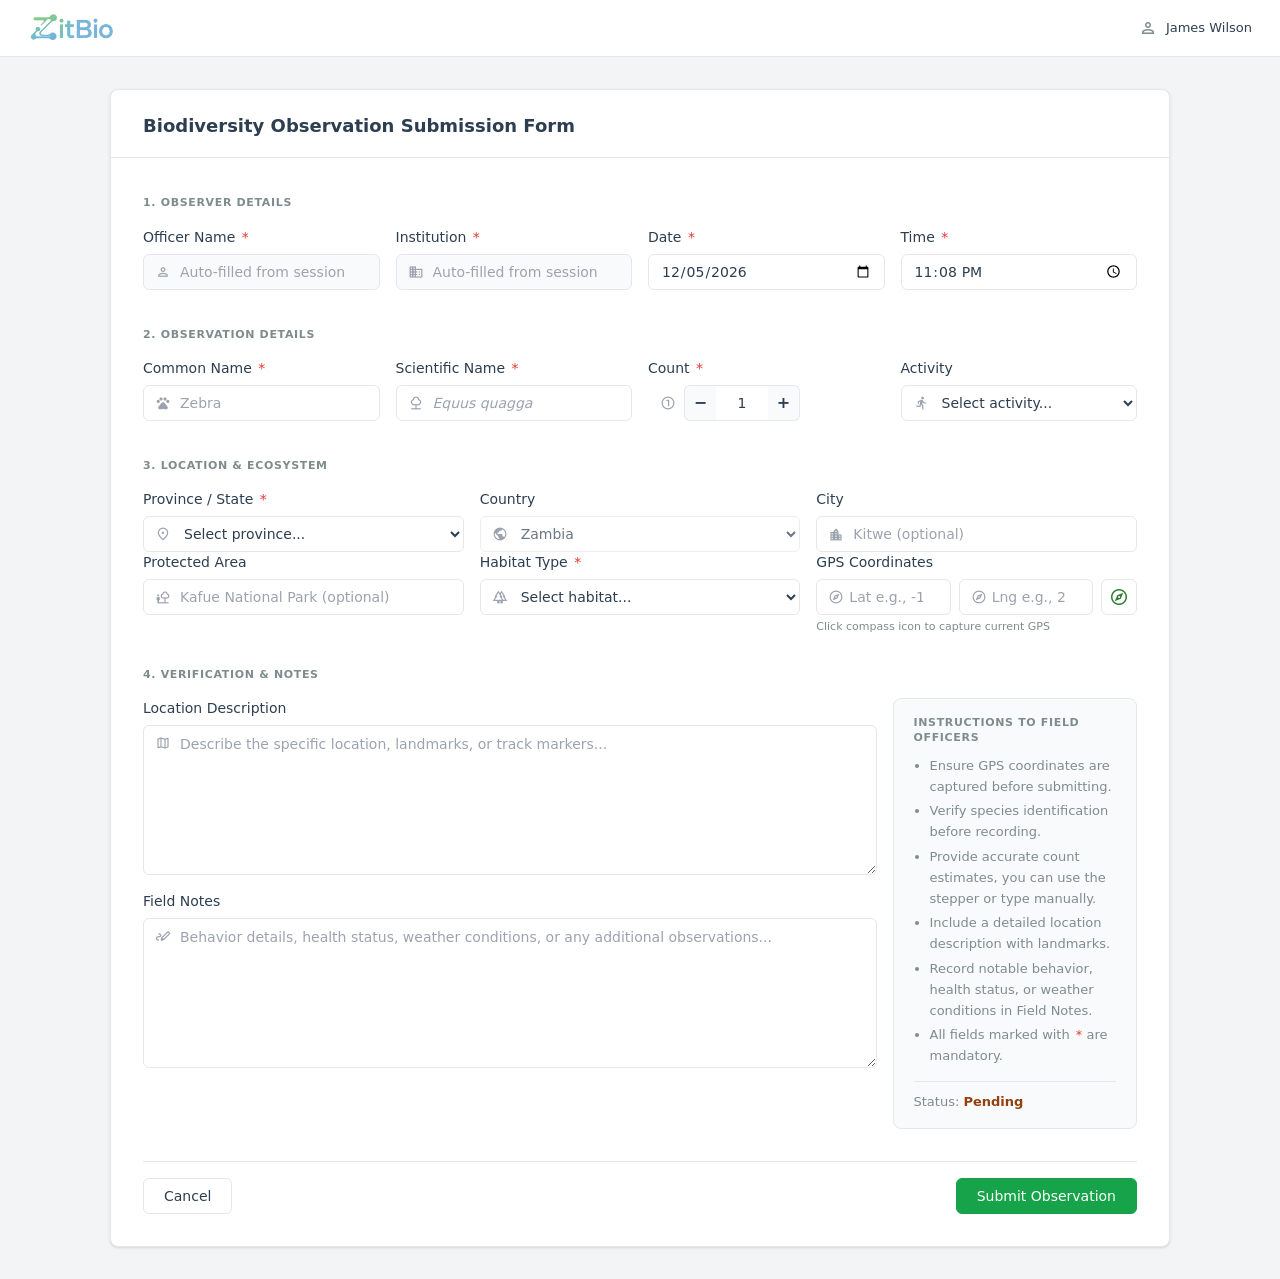
==== commit fa24d59a: "refactor: update field officer form placeholders and restructure location/notes sections - Change co" ====
--- a/pages/fieldofficer.html
+++ b/pages/fieldofficer.html
@@ -80,7 +80,7 @@
                             <label class="fo-label">Common Name <span class="fo-required">*</span></label>
                             <div class="fo-input-wrap">
                                 <span class="material-symbols-outlined fo-input-icon">pets</span>
-                                <input type="text" id="commonName" class="fo-input" placeholder="e.g., Lion" required>
+                                <input type="text" id="commonName" class="fo-input" placeholder="Zebra" required>
                             </div>
                             <span class="fo-error" id="commonNameError">Common name is required</span>
                         </div>
@@ -88,7 +88,7 @@
                             <label class="fo-label">Scientific Name <span class="fo-required">*</span></label>
                             <div class="fo-input-wrap">
                                 <span class="material-symbols-outlined fo-input-icon">Nature</span>
-                                <input type="text" id="scientificName" class="fo-input fo-input-italic" placeholder="e.g., Panthera leo" required>
+                                <input type="text" id="scientificName" class="fo-input fo-input-italic" placeholder="Equus quagga" required>
                             </div>
                             <span class="fo-error" id="scientificNameError">Scientific name is required</span>
                         </div>
@@ -160,7 +160,7 @@
                             <label class="fo-label">City</label>
                             <div class="fo-input-wrap">
                                 <span class="material-symbols-outlined fo-input-icon">location_city</span>
-                                <input type="text" id="city" class="fo-input" placeholder="e.g., Kitwe (optional)">
+                                <input type="text" id="city" class="fo-input" placeholder="Kitwe (optional)">
                             </div>
                         </div>
                     </div>
@@ -171,7 +171,7 @@
                             <label class="fo-label">Protected Area</label>
                             <div class="fo-input-wrap">
                                 <span class="material-symbols-outlined fo-input-icon">nature_people</span>
-                                <input type="text" id="protectedArea" class="fo-input" placeholder="e.g., Kafue National Park (optional)">
+                                <input type="text" id="protectedArea" class="fo-input" placeholder="Kafue National Park (optional)">
                             </div>
                         </div>
                         <div class="fo-field">
@@ -211,17 +211,6 @@
                         </div>
                     </div>
 
-                    <!-- Row 3: Locality Description -->
-                    <div class="fo-grid fo-grid-2">
-                        <div class="fo-field">
-                            <label class="fo-label">Locality Description</label>
-                            <div class="fo-input-wrap fo-textarea-wrap">
-                                <span class="material-symbols-outlined fo-input-icon">map</span>
-                                <textarea id="localityDescription" class="fo-input fo-textarea fo-textarea-tall" rows="6" placeholder="Describe the specific location, landmarks, or track markers..."></textarea>
-                            </div>
-                        </div>
-                        <div class="fo-field"><!-- empty column to match grid-2 layout --></div>
-                    </div>
                 </section>
 
                 <!-- ====== SECTION 4: VERIFICATION & NOTES ====== -->
@@ -229,25 +218,37 @@
                     <div class="fo-notes-header">
                         <h2 class="fo-section-title">4. Verification & Notes</h2>
                     </div>
-                    <div class="fo-grid fo-grid-2">
-                        <div class="fo-field">
-                            <div class="fo-input-wrap fo-textarea-wrap">
-                                <span class="material-symbols-outlined fo-input-icon">stylus_note</span>
-                                <textarea id="fieldNotes" class="fo-input fo-textarea fo-textarea-tall" rows="6" placeholder="Behavior details, health status, weather conditions, or any additional observations..."></textarea>
-                            </div>
-                        </div>
-                        <div class="fo-field fo-instructions-panel">
-                            <h3 class="fo-instructions-title">Instructions to Field Officers</h3>
-                            <ul class="fo-instructions-list">
-                                <li>Ensure GPS coordinates are captured before submitting.</li>
-                                <li>Verify species identification before recording.</li>
-                                <li>Provide accurate count estimates — use the stepper or type manually.</li>
-                                <li>Include a detailed locality description with landmarks.</li>
-                                <li>Record notable behavior, health status, or weather conditions in Field Notes.</li>
-                                <li>All fields marked with <span class="fo-required">*</span> are mandatory.</li>
-                            </ul>
-                            <div class="fo-verification-status">
-                                Status: <span class="fo-status-text" id="statusText">Pending</span>
+                    <div class="fo-location-row">
+                        <div class="fo-left-col">
+                            <div class="fo-field">
+                                <label class="fo-label">Location Description</label>
+                                <div class="fo-input-wrap fo-textarea-wrap">
+                                    <span class="material-symbols-outlined fo-input-icon">map</span>
+                                    <textarea id="localityDescription" class="fo-input fo-textarea fo-textarea-tall" rows="6" placeholder="Describe the specific location, landmarks, or track markers..."></textarea>
+                                </div>
+                            </div>
+                            <div class="fo-field" style="margin-top: 16px;">
+                                <label class="fo-label">Field Notes</label>
+                                <div class="fo-input-wrap fo-textarea-wrap">
+                                    <span class="material-symbols-outlined fo-input-icon">stylus_note</span>
+                                    <textarea id="fieldNotes" class="fo-input fo-textarea fo-textarea-tall" rows="6" placeholder="Behavior details, health status, weather conditions, or any additional observations..."></textarea>
+                                </div>
+                            </div>
+                        </div>
+                        <div class="fo-right-col">
+                            <div class="fo-field fo-instructions-panel">
+                                <h3 class="fo-instructions-title">Instructions to Field Officers</h3>
+                                <ul class="fo-instructions-list">
+                                    <li>Ensure GPS coordinates are captured before submitting.</li>
+                                    <li>Verify species identification before recording.</li>
+                                    <li>Provide accurate count estimates, you can use the stepper or type manually.</li>
+                                    <li>Include a detailed location description with landmarks.</li>
+                                    <li>Record notable behavior, health status, or weather conditions in Field Notes.</li>
+                                    <li>All fields marked with <span class="fo-required">*</span> are mandatory.</li>
+                                </ul>
+                                <div class="fo-verification-status">
+                                    Status: <span class="fo-status-text" id="statusText">Pending</span>
+                                </div>
                             </div>
                         </div>
                     </div>
@@ -257,7 +258,6 @@
                 <div class="fo-actions">
                     <button type="button" class="fo-btn fo-btn-outline" id="btnCancel">Cancel</button>
                     <div class="fo-actions-right">
-                        <button type="button" class="fo-btn fo-btn-outline" id="btnSaveDraft">Save Draft</button>
                         <button type="submit" class="fo-btn fo-btn-primary">Submit Observation</button>
                     </div>
                 </div>
--- a/styles/pages/fieldofficer.css
+++ b/styles/pages/fieldofficer.css
@@ -368,6 +368,23 @@
   margin-bottom: 0;
 }
 
+/* --- Location Row — two independent columns --- */
+.fo-location-row {
+  display: flex;
+  gap: 16px;
+  align-items: flex-start;
+}
+
+.fo-left-col {
+  flex: 3;
+  min-width: 0;
+}
+
+.fo-right-col {
+  flex: 1;
+  min-width: 0;
+}
+
 /* --- Instructions Panel (replaces Media Placeholder) --- */
 .fo-instructions-panel {
   background-color: var(--color-bg-header, #F9FAFB);
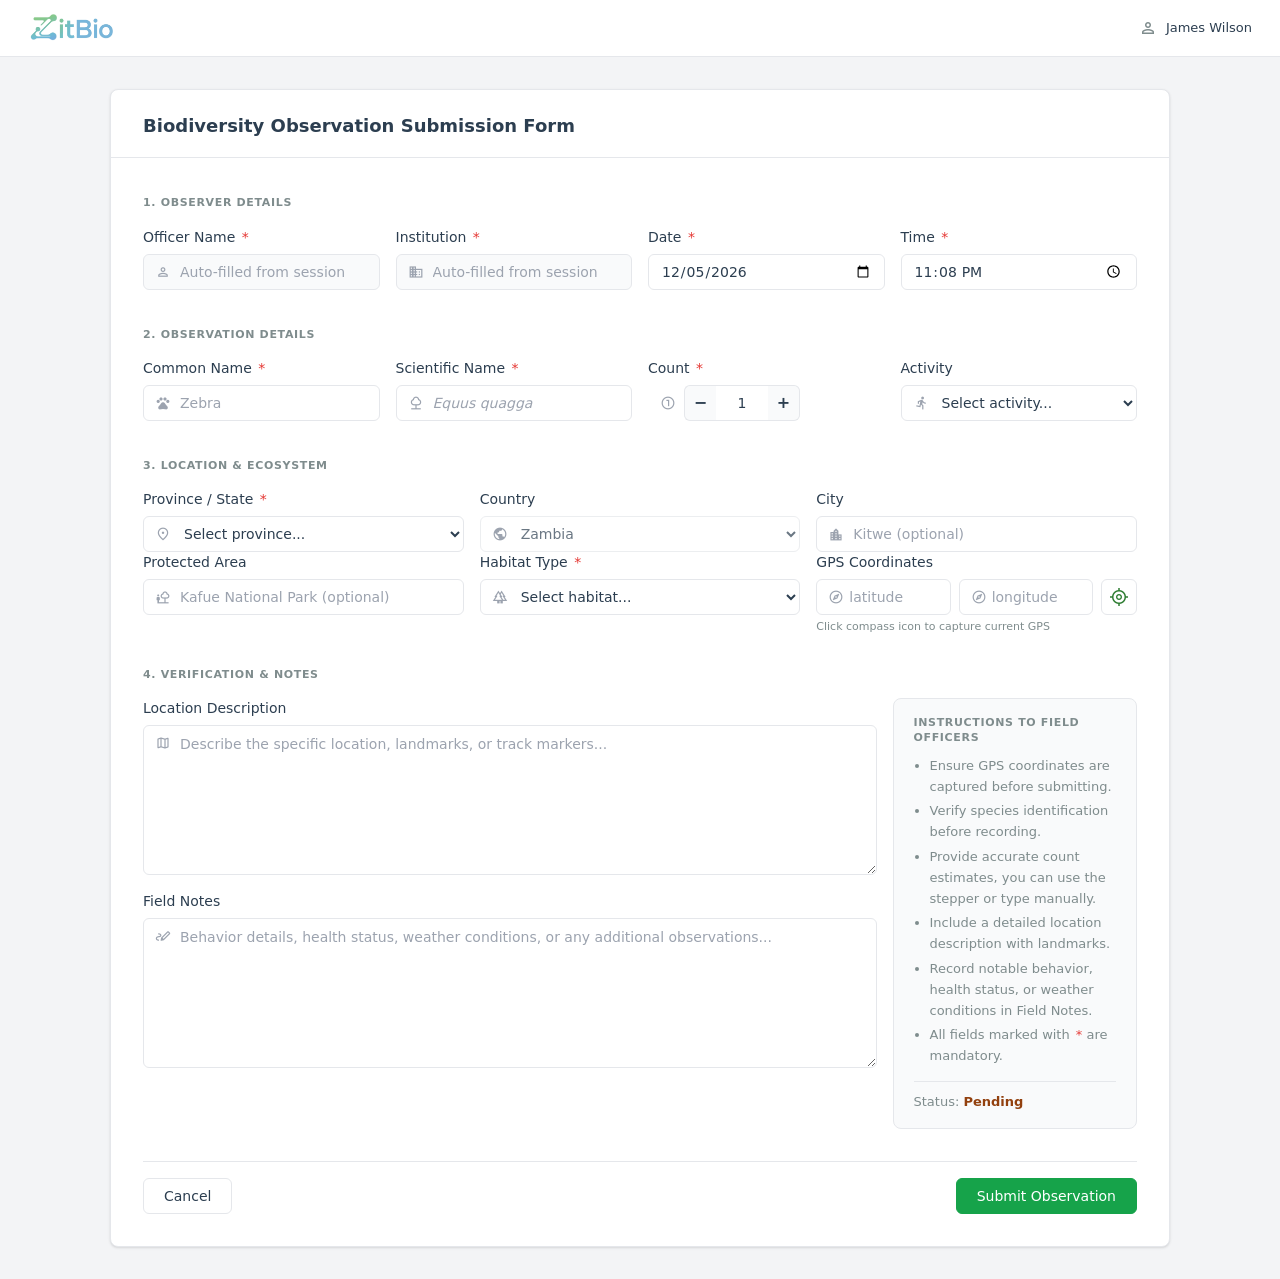
==== commit 7c5b605e: "refactor(fieldofficer): improve responsive layout and update GPS input placeholders/icon - Split sin" ====
--- a/pages/fieldofficer.html
+++ b/pages/fieldofficer.html
@@ -197,14 +197,14 @@
                             <div class="fo-gps-row">
                                 <div class="fo-input-wrap fo-gps-input">
                                     <span class="material-symbols-outlined fo-input-icon">explore</span>
-                                    <input type="number" step="any" id="latitude" class="fo-input" placeholder="Lat e.g., -12.83">
+                                    <input type="number" step="any" id="latitude" class="fo-input" placeholder="latitude">
                                 </div>
                                 <div class="fo-input-wrap fo-gps-input">
                                     <span class="material-symbols-outlined fo-input-icon">explore</span>
-                                    <input type="number" step="any" id="longitude" class="fo-input" placeholder="Lng e.g., 28.23">
+                                    <input type="number" step="any" id="longitude" class="fo-input" placeholder="longitude">
                                 </div>
                                 <button type="button" class="fo-gps-btn" id="gpsCaptureBtn" aria-label="Capture GPS" title="Capture Current GPS Location">
-                                    <span class="material-symbols-outlined" id="gpsIcon">explore</span>
+                                    <span class="material-symbols-outlined" id="gpsIcon">my_location</span>
                                 </button>
                             </div>
                             <span class="fo-helper">Click compass icon to capture current GPS</span>
--- a/styles/pages/fieldofficer.css
+++ b/styles/pages/fieldofficer.css
@@ -526,29 +526,123 @@
   to { transform: translateX(100%); opacity: 0; }
 }
 
-/* --- Responsive --- */
-@media (max-width: 768px) {
+/* --- Responsive: Tablet (768px–1023px) --- */
+@media (min-width: 768px) and (max-width: 1023px) {
   .fo-card-body {
-    padding: 20px;
-  }
-
+    padding: 24px;
+  }
+
+  /* 4-column grids become 2-column */
+  .fo-grid-4 {
+    grid-template-columns: repeat(2, 1fr);
+  }
+
+  /* 3-column grids become 2-column; first item or full-row elements
+     can use fo-grid-full class to span both columns via HTML */
+  .fo-grid-3 {
+    grid-template-columns: repeat(2, 1fr);
+  }
+
+  /* 2-column grids stay 2-column */
+  .fo-grid-2 {
+    grid-template-columns: repeat(2, 1fr);
+  }
+
+  /* Location row: reduce right-col width slightly at tablet */
+  .fo-location-row {
+    gap: 12px;
+  }
+
+  .fo-right-col {
+    flex: 1.2;
+  }
+
+  /* Instructions panel: slightly shorter on tablet */
+  .fo-instructions-panel {
+    min-height: 120px;
+    padding: 14px 16px;
+  }
+
+  /* GPS row stays horizontal but inputs get more room */
+  .fo-gps-input {
+    flex: 1;
+  }
+
+  /* Actions row stays horizontal but buttons shrink slightly */
+  .fo-btn {
+    padding: 8px 16px;
+    font-size: 13px;
+  }
+}
+
+/* --- Responsive: Mobile (<768px) --- */
+@media (max-width: 767px) {
+  .fo-topbar {
+    padding: 10px 16px;
+  }
+
+  .fo-main {
+    margin: 16px auto;
+    padding: 0 12px;
+  }
+
+  .fo-card-body {
+    padding: 16px;
+  }
+
+  .fo-card-header {
+    padding: 18px 20px 16px;
+  }
+
+  .fo-card-title {
+    font-size: 16px;
+  }
+
+  /* All grids collapse to single column */
   .fo-grid-4,
   .fo-grid-3,
   .fo-grid-2 {
     grid-template-columns: 1fr;
   }
 
+  /* Location row stacks vertically */
+  .fo-location-row {
+    flex-direction: column;
+    gap: 16px;
+  }
+
+  .fo-left-col,
+  .fo-right-col {
+    flex: none;
+    width: 100%;
+  }
+
+  /* Instructions panel: more compact */
+  .fo-instructions-panel {
+    min-height: 100px;
+    padding: 12px 16px;
+  }
+
+  /* GPS row: wrap inputs to prevent overflow */
   .fo-gps-row {
     flex-wrap: wrap;
   }
 
   .fo-gps-input {
-    flex: 1 1 100px;
-  }
-
+    flex: 1 1 calc(50% - 22px);
+    min-width: 120px;
+  }
+
+  .fo-gps-btn {
+    width: 36px;
+    height: 36px;
+    flex-shrink: 0;
+  }
+
+  /* Actions: stack vertically */
   .fo-actions {
     flex-direction: column;
-    gap: 10px;
+    gap: 12px;
   }
 
   .fo-actions-right {
@@ -556,8 +650,13 @@
     justify-content: flex-end;
   }
 
+  /* Buttons: full width for primary action */
   .fo-btn {
     padding: 8px 14px;
     font-size: 13px;
   }
-}+
+  .fo-actions-right .fo-btn {
+    flex: 1;
+  }
+}
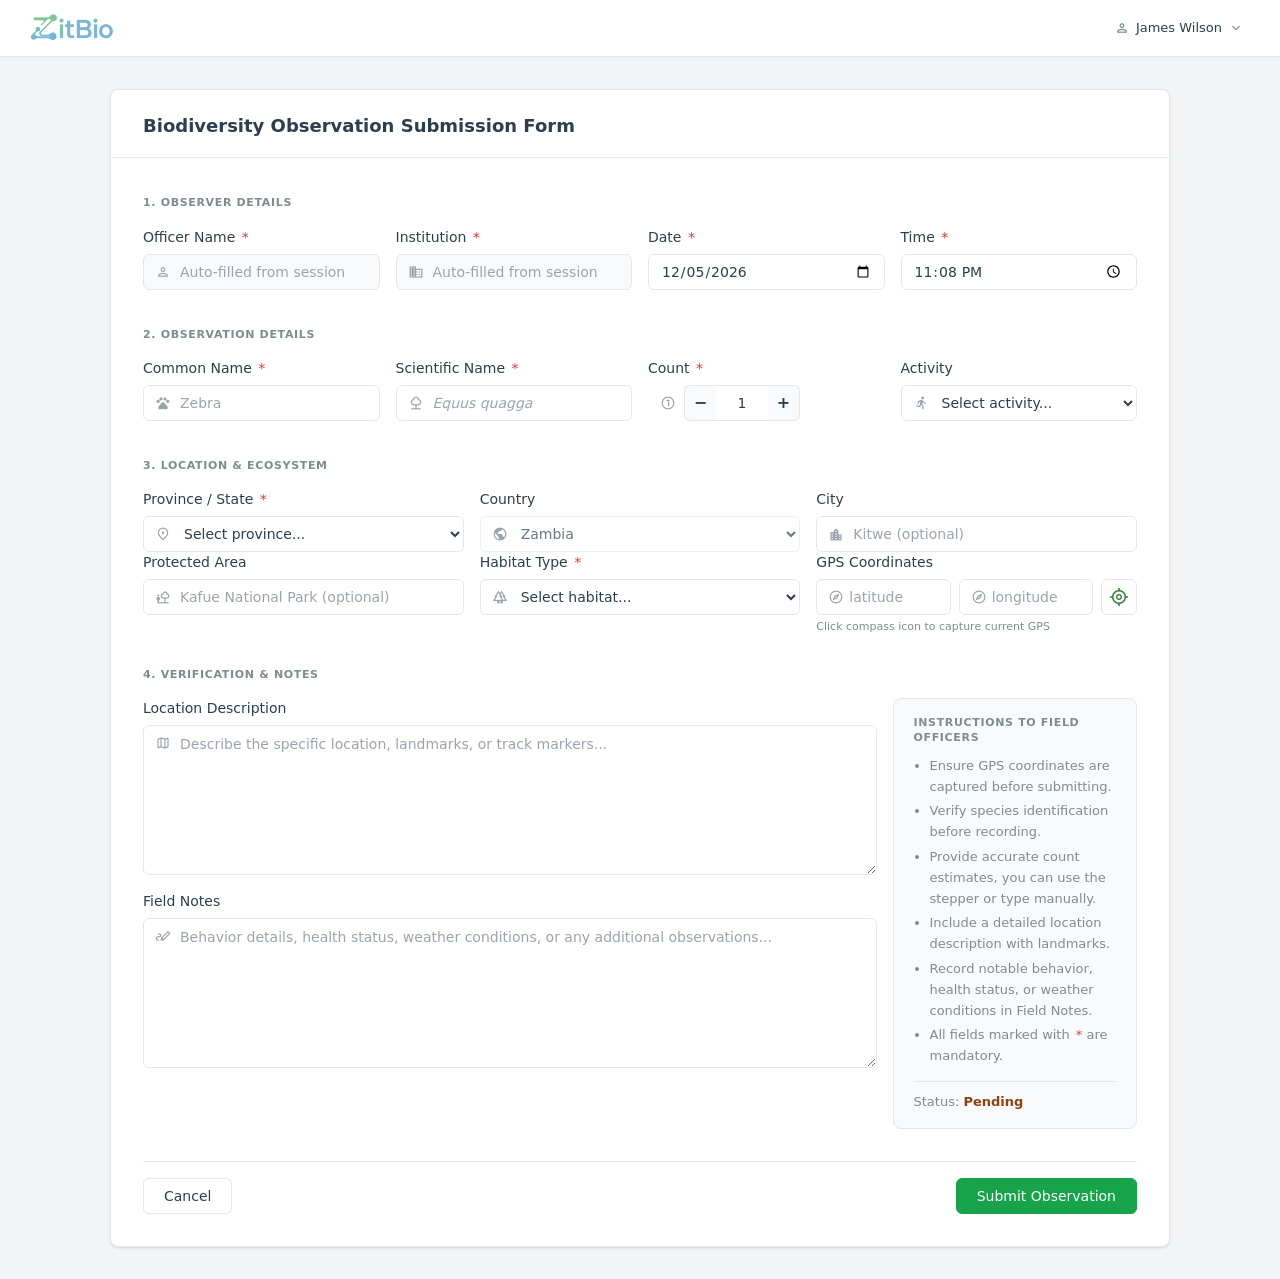
==== commit 6a2f3077: "feat(admin): add user dropdown with session data and action handlers" ====
--- a/pages/fieldofficer.html
+++ b/pages/fieldofficer.html
@@ -8,7 +8,9 @@
     <link href="https://fonts.googleapis.com/css2?family=Material+Symbols+Outlined:opsz,wght,FILL,GRAD@20..48,100..700,0..1,-50..200" rel="stylesheet">
     <link rel="stylesheet" href="../styles/theme.css">
     <link rel="stylesheet" href="../styles/global.css">
+    <link rel="stylesheet" href="../styles/layout.css">
     <link rel="stylesheet" href="../styles/pages/fieldofficer.css">
+    <link rel="stylesheet" href="../styles/components/user-dropdown.css">
 </head>
 <body class="page-fieldofficer-v2">
     <!-- Toast Container -->
@@ -19,9 +21,37 @@
         <div class="fo-logo">
             <img src="../assets/favicon/logo-txt3.png" alt="ZitBIO Logo" class="fo-logo-img">
         </div>
-        <div class="fo-user">
+        <div class="user-menu" id="userMenu">
             <span class="material-symbols-outlined">person</span>
-            <span class="fo-user-name">James Wilson</span>
+            <span class="user-menu-name">James Wilson</span>
+            <span class="material-symbols-outlined user-menu-arrow">expand_more</span>
+
+            <div class="user-dropdown">
+                <!-- Header -->
+                <div class="user-dropdown-header">
+                    <div class="user-dropdown-title">James Wilson</div>
+                    <div class="user-dropdown-subtitle">james.wilson@biodiversity.org</div>
+                </div>
+                <div class="user-dropdown-separator"></div>
+
+                <!-- Menu Items -->
+                <div class="user-dropdown-items">
+                    <div class="user-dropdown-item" tabindex="0" data-action="help">
+                        <span class="material-symbols-outlined dropdown-icon">help</span>
+                        Help
+                    </div>
+                    <div class="user-dropdown-item user-dropdown-item--destructive" tabindex="0" data-action="logout">
+                        <span class="material-symbols-outlined dropdown-icon">logout</span>
+                        Logout
+                    </div>
+                </div>
+
+                <!-- Footer -->
+                <div class="user-dropdown-footer">
+                    <span>Role: Field Officer</span>
+                    <span>Account ID: FO-002</span>
+                </div>
+            </div>
         </div>
     </header>
 
@@ -268,12 +298,13 @@
 
     <script src="../scripts/data.js"></script>
     <script src="../scripts/app.js"></script>
+    <script src="../components/adminLayout.js"></script>
     <script>
       document.addEventListener('DOMContentLoaded', function() {
         if (window.BioData) {
           var session = BioData.getSession();
           if (session) {
-            var userNameEl = document.querySelector('.fo-user-name');
+            var userNameEl = document.querySelector('.user-menu-name');
             if (userNameEl) userNameEl.textContent = session.name;
 
             var officerEl = document.getElementById('officerName');
--- a/styles/layout.css
+++ b/styles/layout.css
@@ -0,0 +1,961 @@
+/*
+ Layout Styles Responsive and Layout utilities
+ */
+.content-area {
+    padding: 24px 32px;
+    max-width: 1400px;
+    margin: 0 auto;
+    width: 100%;
+}
+ 
+/* ============================================
+   Container Utilities
+   ============================================ */
+.container {
+  width: 100%;
+  max-width: 1200px;
+  margin: 0 auto;
+  padding: 0 var(--spacing-lg);
+}
+
+.container-fluid {
+  width: 100%;
+  padding: 0 var(--spacing-lg);
+}
+
+/* ============================================
+   Flexbox Layout Utilities
+   ============================================ */
+.flex {
+  display: flex;
+}
+
+.flex-inline {
+  display: inline-flex;
+}
+
+.flex-col {
+  flex-direction: column;
+}
+
+.flex-row {
+  flex-direction: row;
+}
+
+.flex-wrap {
+  flex-wrap: wrap;
+}
+
+.flex-nowrap {
+  flex-wrap: nowrap;
+}
+
+.items-start {
+  align-items: flex-start;
+}
+
+.items-center {
+  align-items: center;
+}
+
+.items-end {
+  align-items: flex-end;
+}
+
+.items-stretch {
+  align-items: stretch;
+}
+
+.justify-start {
+  justify-content: flex-start;
+}
+
+.justify-center {
+  justify-content: center;
+}
+
+.justify-end {
+  justify-content: flex-end;
+}
+
+.justify-between {
+  justify-content: space-between;
+}
+
+.justify-around {
+  justify-content: space-around;
+}
+
+.flex-1 {
+  flex: 1;
+}
+
+.flex-auto {
+  flex: auto;
+}
+
+.flex-none {
+  flex: none;
+}
+
+.gap-xs {
+  gap: var(--spacing-xs);
+}
+
+.gap-sm {
+  gap: var(--spacing-sm);
+}
+
+.gap-md {
+  gap: var(--spacing-md);
+}
+
+.gap-lg {
+  gap: var(--spacing-lg);
+}
+
+.gap-xl {
+  gap: var(--spacing-xl);
+}
+
+.gap-2xl {
+  gap: var(--spacing-2xl);
+}
+
+/* ============================================
+   Grid Layout Utilities
+   ============================================ */
+.grid {
+  display: grid;
+}
+
+.grid-cols-1 {
+  grid-template-columns: repeat(1, 1fr);
+}
+
+.grid-cols-2 {
+  grid-template-columns: repeat(2, 1fr);
+}
+
+.grid-cols-3 {
+  grid-template-columns: repeat(3, 1fr);
+}
+
+.grid-cols-4 {
+  grid-template-columns: repeat(4, 1fr);
+}
+
+/* ============================================
+   App Layout Structure - Unified Admin Sidebar
+   ============================================ */
+.app-container {
+    display: flex;
+    min-height: 100vh;
+    width: 100%;
+    position: relative;
+}
+
+/* Sidebar Base*/
+.sidebar {
+    width: 260px;
+    min-width: 260px;
+    height: 100vh;
+    position: fixed;
+    top: 0;
+    left: 0;
+    background-color: var(--color-bg-sidebar, #ffffff);
+    border-right: 1px solid var(--border-color, #e5e7eb);
+    display: flex;
+    flex-direction: column;
+    z-index: 100;
+    transition: width 0.3s cubic-bezier(0.2, 0.9, 0.4, 1.1), min-width 0.3s ease;
+    overflow-x: visible;
+}
+
+.sidebar-header {
+    display: flex;
+    align-items: center;
+    /*justify-content: space-between;*/
+    padding: 1rem;
+    border-bottom: 1px solid var(--border-color, #e5e7eb);
+    height: 60px;
+    box-sizing: border-box;
+    transition: padding 0.2s ease;
+}
+
+.sidebar-toggle-btn {
+    background: none;
+    border: none;
+    cursor: pointer;
+    color: var(--color-text-primary, #1f2937);
+    display: flex;
+    align-items: center;
+    justify-content: center;
+    padding: 0.5rem;
+    border-radius: 4px;
+}
+
+.sidebar-toggle-btn:hover {
+    background-color: var(--color-bg-hover, #f3f4f6);
+}
+
+.sidebar-header-title {
+    font-size: 1.25rem;
+    font-weight: 700;
+    color: var(--color-primary, #2563eb);
+    white-space: nowrap;
+    transition: opacity 0.2s ease, visibility 0.2s ease;
+}
+
+.sidebar-menu {
+    display: flex;
+    flex-direction: column;
+    padding: 1rem 0;
+    flex-grow: 1;
+    height: 100%;
+}
+
+/* Primary navigation group - fills available space */
+.sidebar-nav-group {
+    flex: 1 1 auto;
+}
+
+/* Bottom navigation group - pushed to footer */
+.sidebar-nav-bottom {
+    margin-top: auto;
+    padding-top: 8px;
+    border-top: 1px solid var(--border-color);
+}
+
+.nav-item {
+    display: flex;
+    align-items: center;
+    padding: 0.75rem 1.5rem;
+    color: var(--color-text-secondary, #6b7280);
+    text-decoration: none;
+    transition: all 0.2s ease;
+    border-left: 3px solid transparent;
+    margin-bottom: 0.25rem;
+    white-space: nowrap;
+}
+
+
+.nav-item:hover {
+    background-color: var(--color-bg-hover, #f3f4f6);
+    color: var(--color-text-primary, #1f2937);
+    text-decoration: none;
+}
+
+.nav-item.active {
+    background-color: var(--color-bg-active, #eff6ff);
+    color: var(--color-primary, #2563eb);
+    border-left-color: var(--color-primary, #2563eb);
+    font-weight: 600;
+}
+
+.nav-icon {
+    font-size: 24px;
+    margin-right: 1rem;
+    min-width: 24px;
+    display: flex;
+    align-items: center;
+    justify-content: center;
+    font-variation-settings: 'wght' 400;;
+}
+
+.nav-text {
+    white-space: nowrap;
+    transition: opacity 0.2s ease, visibility 0.2s ease;
+}
+
+.main-content {
+    flex-grow: 1;
+    margin-left: 260px;
+    min-height: 100vh;
+    transition: margin-left 0.3s cubic-bezier(0.2, 0.9, 0.4, 1.1);
+    width: calc(100% - 260px);
+    scrollbar-gutter: stable;
+}
+
+/* Collapsible Class Modifiers */
+/* Sidebar logo image to replace text */
+.sidebar-logo-img {
+    height: 24px;         
+    width: auto;
+    display: block;
+    margin-left: 12px;     /* spacing after the toggle button */
+    transition: opacity 0.2s ease, visibility 0.2s ease;
+}
+
+.sidebar.collapsed .sidebar-logo-img {
+    opacity: 0;
+    visibility: hidden;
+    width: 0;
+    margin-left: 0;
+}
+
+/* Also when collapsed, ensure the header centers the toggle button */
+/*.sidebar.collapsed .sidebar-header {
+    justify-content: center;
+    padding: 1rem 0;
+}*/
+
+
+.sidebar.collapsed {
+    width: 72px;
+    min-width: 72px;
+}
+
+.sidebar.collapsed + .main-content,
+.main-content.expanded {
+    margin-left: 72px;
+    width: calc(100% - 72px);
+}
+
+/* Clean text-hiding logic during minimized view */
+.sidebar.collapsed .nav-text{
+    opacity: 0;
+    visibility: hidden;
+    width: 0;
+    display: none;
+}
+
+.sidebar.collapsed .sidebar-header-title {
+    opacity: 0;
+    visibility: hidden;
+    width: 0;
+}
+
+.sidebar.collapsed .nav-item {
+    justify-content: center;
+    padding: 0.75rem 0;
+    position: relative;
+}
+
+.sidebar.collapsed .nav-item:hover::after {
+    content: attr(data-tooltip);
+    position: absolute;
+    left: 100%;
+    top: 50%;
+    transform: translateY(-50%);
+    margin-left: 6px;
+    background: var(--color-text-main);
+    color: white;
+    padding: 4px 8px;
+    border-radius: var(--radius-md);
+    font-size: 13px;
+    font-weight: 300;
+    white-space: nowrap;
+    z-index: 110;
+    box-shadow: var(--shadow-md);
+    pointer-events: none;
+}
+
+.sidebar.collapsed .nav-icon {
+    margin-right: 0;
+}
+
+
+
+/* Sidebar Footer */
+.sidebar-footer {
+    padding: 12px 24px;
+    margin-top: auto;
+    border-top: 1px solid var(--border-color, #e5e7eb);
+    font-size: 11px;
+    color: var(--color-text-muted);
+    display: flex;
+    align-items: center;
+    justify-content: space-between;
+    white-space: nowrap;
+    gap: 8px;
+    transition: opacity 0.2s ease, visibility 0.2s ease;
+}
+
+.sidebar.collapsed .sidebar-footer {
+    opacity: 0;
+    visibility: hidden;
+    width: 0;
+    padding: 0;
+    overflow: hidden;
+}
+
+.footer-left {
+    overflow: hidden;
+    text-overflow: ellipsis;
+}
+
+.footer-right {
+    display: flex;
+    align-items: center;
+    gap: 4px;
+    flex-shrink: 0;
+}
+
+.status-dot {
+    width: 6px;
+    height: 6px;
+    border-radius: 50%;
+    background-color: var(--color-success);
+    display: inline-block;
+    flex-shrink: 0;
+}
+
+.status-dot.disconnected {
+    background-color: var(--color-danger);
+}
+
+.status-dot.slow {
+    background-color: var(--color-accent);
+}
+
+/* Legacy sidebar-layout support */
+.sidebar-layout {
+    display: flex;
+    min-height: 100vh;
+}
+
+.main-wrapper {
+    margin-left: var(--sidebar-width);
+    flex: 1;
+    display: flex;
+    flex-direction: column;
+    min-height: 100vh;
+    transition: margin-left var(--transition-normal);
+}
+
+/* Header Layout */
+.top-header {
+    height: var(--header-height);
+    background: var(--color-bg-white);
+    border-bottom: 1px solid var(--border-color);
+    display: flex;
+    align-items: center;
+    justify-content: space-between;
+    padding: 0 var(--spacing-2xl);
+    position: sticky;
+    top: 0;
+    z-index: 100;
+    box-shadow: var(--shadow-sm);
+}
+
+/* Page Content */
+.page-content {
+    padding: 32px 30px;
+    max-width: 1280px;
+    width: 100%;
+    margin: 0 auto;
+}
+/* ============================================
+   Card Layout
+   ============================================ */
+.card {
+  background: var(--color-bg-card);
+  border: 1px solid var(--border-color);
+  border-radius: var(--radius-lg);
+  padding: var(--spacing-xl);
+  transition: box-shadow var(--transition-fast);
+}
+
+.card:hover {
+  box-shadow: var(--shadow-md);
+}
+
+.card-header {
+  display: flex;
+  align-items: center;
+  justify-content: space-between;
+  padding-bottom: var(--spacing-lg);
+  border-bottom: 1px solid var(--border-color);
+  margin-bottom: var(--spacing-lg);
+}
+
+.card-body {
+  flex: 1;
+}
+
+/* ============================================
+   Stats Grid Layout
+   ============================================ */
+/* Stats Grid - Force 3 columns */
+.stats-grid {
+    display: grid;
+    grid-template-columns: repeat(3, 1fr);
+    gap: 24px;
+    margin-bottom: 32px;
+}
+
+/* Stat Card - horizontal layout with icon on right */
+.stat-card {
+    background: var(--color-bg-card);
+    border: 1px solid var(--border-color);
+    border-radius: var(--radius-lg);
+    padding: 24px 20px;
+    display: flex;
+    justify-content: space-between;
+    align-items: center;
+    transition: box-shadow var(--transition-fast);
+}
+
+.stat-card:hover {
+    box-shadow: var(--shadow-md);
+}
+
+.stat-info {
+    display: flex;
+    flex-direction: column;
+    gap: 8px;
+}
+
+.stat-label {
+    font-size: 14px;
+    font-weight: 500;
+    color: var(--color-text-secondary);
+}
+
+.stat-value {
+    font-size: 32px;
+    font-weight: 700;
+    color: var(--color-text-primary);
+    line-height: 1.2;
+}
+
+.stat-icon {
+    width: 56px;
+    height: 56px;
+    background: var(--color-primary-light);
+    border-radius: 50%;
+    display: flex;
+    align-items: center;
+    justify-content: center;
+}
+
+.stat-icon svg {
+    width: 28px;
+    height: 28px;
+    color: var(--color-primary);
+}
+
+/* ============================================
+   Middle Section Layout
+   ============================================ */
+.middle-section {
+    display: grid;
+    grid-template-columns: 0.48fr 1fr;
+    gap: 24px;
+}
+
+/* ============================================
+   Overlay/Modal Backdrop
+   ============================================ */
+.sidebar-overlay {
+  display: none;
+  position: fixed;
+  inset: 0;
+  background: rgba(0, 0, 0, 0.3);
+  z-index: 99;
+}
+
+.sidebar-overlay.open {
+  display: block;
+}
+
+/* ============================================
+   Hamburger Menu Button
+   ============================================ */
+.hamburger {
+  display: none;
+  width: 36px;
+  height: 36px;
+  align-items: center;
+  justify-content: center;
+  border: none;
+  background: none;
+  cursor: pointer;
+  border-radius: var(--radius-sm);
+  color: var(--color-text-main);
+}
+
+.hamburger svg {
+  width: 22px;
+  height: 22px;
+}
+
+/* Sidebar close button - hidden on desktop, shown inside sidebar on mobile */
+#sidebarClose {
+  display: none;
+}
+
+/* ============================================
+   Admin Dashboard Page Layout
+   ============================================ */
+.sidebar-header {
+  display: flex;
+  align-items: center;
+  justify-content: space-between;
+  padding: 16px;
+  border-bottom: 1px solid var(--border-color);
+  height: var(--header-height);
+}
+
+.sidebar.collapsed .sidebar-header {
+    justify-content: center;
+    padding: 1rem 0;
+}
+
+.sidebar-logo {
+  display: flex;
+  align-items: center;
+  gap: var(--spacing-sm);
+}
+
+.logo-icon {
+  width: 28px;
+  height: 28px;
+  background: var(--color-primary);
+  border-radius: 50%;
+  display: flex;
+  align-items: center;
+  justify-content: center;
+}
+
+.logo-icon svg {
+  width: 16px;
+  height: 16px;
+  fill: var(--color-text-inverse);
+}
+
+.logo-text {
+  font-size: 15px;
+  font-weight: 600;
+  color: var(--color-text-primary);
+}
+
+.sidebar-nav {
+  padding: 12px 8px;
+  flex: 1;
+}
+
+.top-header > div {
+  display: flex;
+  align-items: center;
+  gap: 12px;
+}
+
+.header-right {
+  display: flex;
+  align-items: center;
+  gap: 16px;
+}
+
+.help-link {
+  display: flex;
+  align-items: center;
+  gap: 4px;
+  color: var(--color-text-secondary);
+  font-size: 13px;
+  text-decoration: none;
+  cursor: pointer;
+  transition: color var(--transition-fast);
+}
+
+.help-link:hover {
+  color: var(--color-text-primary);
+}
+
+.help-link svg,
+.help-link .material-symbols-outlined {
+    width: 15px;
+    height: 15px;
+    font-size: 15px;
+}
+
+.user-menu {
+  display: flex;
+  align-items: center;
+  gap: 6px;
+  cursor: pointer;
+  padding: 4px 8px;
+  border-radius: var(--radius-sm);
+  transition: background var(--transition-fast);
+  position: relative;
+}
+
+.user-menu:hover {
+  background: var(--color-bg-header);
+}
+
+.user-menu svg,
+.user-menu .material-symbols-outlined {
+    width: 16px;
+    height: 16px;
+    font-size: 16px;
+    color: var(--color-text-secondary);
+}
+
+.user-menu-name {
+  font-size: 13px;
+  color: var(--color-text-primary);
+  font-weight: 400;
+}
+
+.user-menu-arrow {
+    width: 14px;
+    height: 14px;
+    font-size: 14px;
+    color: var(--color-text-muted);
+}
+
+
+.stat-info {
+  display: flex;
+  flex-direction: column;
+  gap: 8px;
+}
+
+.stat-label {
+  font-size: 13px;
+  color: var(--color-text-secondary);
+  font-weight: 400;
+}
+
+.stat-value {
+  font-size: 24px;
+  font-weight: 700;
+  color: var(--color-text-primary);
+}
+
+.stat-icon {
+  width: 40px;
+  height: 40px;
+  background: var(--color-primary-light);
+  border-radius: 50%;
+  display: flex;
+  align-items: center;
+  justify-content: center;
+  flex-shrink: 0;
+}
+
+.stat-icon svg {
+  width: 20px;
+  height: 20px;
+  color: var(--color-primary);
+}
+
+.action-buttons {
+    display: flex;
+    flex-direction: column;
+    gap: 16px;
+}
+
+.quick-actions-card {
+    background: var(--color-bg-card);
+    border: 1px solid var(--border-color);
+    border-radius: var(--radius-lg);
+    padding: 24px;
+}
+
+.chart-card {
+    background: var(--color-bg-card);
+    border: 1px solid var(--border-color);
+    border-radius: var(--radius-lg);
+    padding: 20px;
+    height: 100%;
+    display: flex;
+    flex-direction: column;
+}
+
+.quick-actions-card .card-title,
+.chart-card .chart-title {
+    font-size: 16px;
+    font-weight: 600;
+    margin-bottom: 16px;
+    color: var(--color-text-primary);
+}
+
+.chart-title {
+    font-size: 16px;
+    font-weight: 600;
+    color: var(--color-text-primary);
+    margin-bottom: 20px;
+}
+
+.chart-placeholder {
+    background: var(--color-bg-header);
+    border-radius: var(--radius-md);
+    height: 200px;
+    display: flex;
+    align-items: center;
+    justify-content: center;
+    border: 1px dashed var(--border-color-dark);
+}
+
+.chart-placeholder svg,
+.chart-placeholder .material-symbols-outlined {
+    opacity: 0.5;
+}
+
+.view-all-btn {
+  padding: 6px 14px;
+  border-radius: var(--radius-sm);
+  border: 1px solid var(--border-color);
+  background: var(--color-bg-header);
+  color: var(--color-text-primary);
+  font-size: 13px;
+  font-weight: 400;
+  cursor: pointer;
+  transition: all var(--transition-fast);
+}
+
+.view-all-btn:hover {
+  background: var(--color-bg-white);
+  border-color: var(--border-color-dark);
+}
+
+/* ============================================
+   Responsive Breakpoints
+   ============================================ */
+
+/* Desktop (>=1200px): Two-column layouts, full layout tables */
+@media (min-width: 1200px) {
+  .container {
+    max-width: 1200px;
+  }
+
+  .stats-grid {
+    grid-template-columns: repeat(3, 1fr);
+  }
+
+  /*.middle-section {
+    grid-template-columns: 272px 1fr;
+  }*/
+}
+
+/* Tablet (768px - 1023px): Stacked vertical blocks, compact padding */
+@media (max-width: 1023px) and (min-width: 768px) {
+  .container {
+    max-width: 100%;
+    padding: 0 var(--spacing-lg);
+  }
+
+  .stats-grid {
+    grid-template-columns: repeat(3, 1fr);
+  }
+
+  .middle-section {
+    grid-template-columns: 1fr;
+  }
+
+  .table-responsive {
+    overflow-x: auto;
+    -webkit-overflow-scrolling: touch;
+  }
+
+  .content-area {
+    padding: 20px 24px;
+  }
+
+  .top-header {
+    padding: 0 var(--spacing-xl);
+  }
+
+  /* Slightly narrower table min-width at tablet to reduce horizontal scroll */
+  .data-table {
+    min-width: 500px;
+  }
+}
+
+/* Mobile (<=767px): Single column, simplified streamlined viewports */
+@media (max-width: 767px) {
+  /* Show sidebar close button on mobile */
+  #sidebarClose {
+    display: inline-flex;
+    margin-left: auto;
+  }
+  .container {
+    padding: 0 var(--spacing-md);
+    min-width: 320px;
+  }
+
+  /* Sidebar becomes off-canvas on mobile */
+  .sidebar {
+    transform: translateX(-100%);
+  }
+
+  .sidebar.mobile-open {
+    transform: translateX(0);
+  }
+
+  .sidebar.collapsed {
+    transform: translateX(-100%);
+  }
+
+  .main-content {
+    margin-left: 0;
+    width: 100%;
+  }
+
+  .main-wrapper {
+    margin-left: 0;
+  }
+
+  .hamburger {
+    display: flex;
+  }
+
+  /* Stack all grids to single column */
+  .stats-grid {
+    grid-template-columns: 1fr;
+  }
+
+  .middle-section {
+    grid-template-columns: 1fr;
+  }
+
+  .grid-cols-2,
+  .grid-cols-3,
+  .grid-cols-4 {
+    grid-template-columns: 1fr;
+  }
+
+  /* Reduce padding for compact mobile view */
+  .page-content {
+    padding: var(--spacing-md);
+  }
+
+  .content-area {
+    padding: 16px;
+  }
+
+  .top-header {
+    padding: 0 var(--spacing-md);
+  }
+
+  /* Hide header title on mobile - user requested */
+  .top-header .header-title {
+    display: none;
+  }
+
+  /* Make tables horizontally scrollable */
+  .data-table {
+    min-width: 600px;
+  }
+
+  .table-responsive {
+    overflow-x: auto;
+    -webkit-overflow-scrolling: touch;
+    margin: 0 calc(-1 * var(--spacing-md));
+    padding: 0 var(--spacing-md);
+  }
+}
+
+/* Small Mobile (<=480px): Extra compact */
+@media (max-width: 480px) {
+  .card {
+    padding: var(--spacing-lg);
+  }
+
+  .stat-card {
+    padding: var(--spacing-lg);
+  }
+}
--- a/styles/components/user-dropdown.css
+++ b/styles/components/user-dropdown.css
@@ -0,0 +1,167 @@
+/**
+ * BioMonitor - User Profile Dropdown Styles
+ * Dropdown menu in the top header bar for user profile, help, and logout
+ */
+
+/* ============================================
+   User Dropdown Container
+   ============================================ */
+.user-dropdown {
+    position: absolute;
+    top: calc(100% + 8px);
+    right: 0;
+    width: 224px;
+    padding: 4px;
+    background: rgb(255, 255, 255);
+    border: 1px solid rgba(0, 0, 0, 0.1);
+    border-radius: 6px;
+    box-shadow: rgba(0, 0, 0, 0.1) 0px 4px 6px -1px, rgba(0, 0, 0, 0.1) 0px 2px 4px -2px;
+    font-family: ui-sans-serif, system-ui, -apple-system, sans-serif;
+    z-index: var(--z-dropdown, 100);
+    display: none;
+    flex-direction: column;
+    opacity: 0;
+    transform: scale(0.95);
+    transform-origin: top right;
+    transition: opacity 0.15s ease, transform 0.15s ease;
+}
+
+.user-dropdown.open {
+    display: flex;
+    opacity: 1;
+    transform: scale(1);
+}
+
+/* ============================================
+   Dropdown Header
+   ============================================ */
+.user-dropdown-header {
+    padding: 6px 8px;
+}
+
+.user-dropdown-title {
+    font-size: 14px;
+    font-weight: 500;
+    color: var(--color-text-main, #2C3E50);
+    line-height: 1.4;
+}
+
+.user-dropdown-subtitle {
+    font-size: 12px;
+    color: #6B7280;
+    line-height: 1.4;
+    margin-top: 2px;
+}
+
+/* ============================================
+   Separator
+   ============================================ */
+.user-dropdown-separator {
+    height: 1px;
+    background: rgba(0, 0, 0, 0.1);
+    margin: 4px 0;
+    margin-left: -4px;
+    margin-right: -4px;
+}
+
+/* ============================================
+   Menu Items
+   ============================================ */
+.user-dropdown-items {
+    display: flex;
+    flex-direction: column;
+    gap: 0;
+}
+
+.user-dropdown-item {
+    display: flex;
+    align-items: center;
+    height: 32px;
+    padding: 6px 8px;
+    gap: 8px;
+    border-radius: 4px;
+    cursor: pointer;
+    font-size: 14px;
+    font-weight: 400;
+    color: var(--color-text-main, #2C3E50);
+    transition: background-color 0.15s ease;
+    outline: none;
+    user-select: none;
+}
+
+.user-dropdown-item:hover,
+.user-dropdown-item:focus-visible {
+    background: rgb(244, 244, 245);
+}
+
+.user-dropdown-item:focus-visible {
+    outline: none;
+}
+
+/* Dropdown item icon */
+.user-dropdown-item .dropdown-icon {
+    font-size: 16px;
+    width: 16px;
+    height: 16px;
+    color: var(--color-text-secondary, #7F8C8D);
+    flex-shrink: 0;
+}
+
+/* ============================================
+   Destructive Item (Logout)
+   ============================================ */
+.user-dropdown-item--destructive {
+    color: var(--color-danger, #E53935);
+}
+
+.user-dropdown-item--destructive .dropdown-icon {
+    color: var(--color-danger, #E53935);
+}
+
+.user-dropdown-item--destructive:hover,
+.user-dropdown-item--destructive:focus-visible {
+    background: var(--color-danger-light, #ffebee);
+}
+
+/* ============================================
+   Dropdown Footer
+   ============================================ */
+.user-dropdown-footer {
+    border-top: 1px solid rgba(0, 0, 0, 0.1);
+    margin-top: 4px;
+    margin-left: -4px;
+    margin-right: -4px;
+    padding: 8px 12px 0;
+    display: flex;
+    flex-direction: row;
+    gap: 8px;
+}
+
+.user-dropdown-footer span {
+    font-size: 10px;
+    color: #6B7280;
+    line-height: 1.4;
+}
+
+/* ============================================
+   Mobile Responsive
+   ============================================ */
+@media (max-width: 767px) {
+    .user-dropdown {
+        position: fixed;
+        top: 60px;
+        right: 8px;
+        width: 224px;
+        z-index: var(--z-modal, 301);
+    }
+}
+
+@media (max-width: 480px) {
+    .user-dropdown {
+        position: fixed;
+        top: 56px;
+        right: 8px;
+        left: 8px;
+        width: auto;
+    }
+}
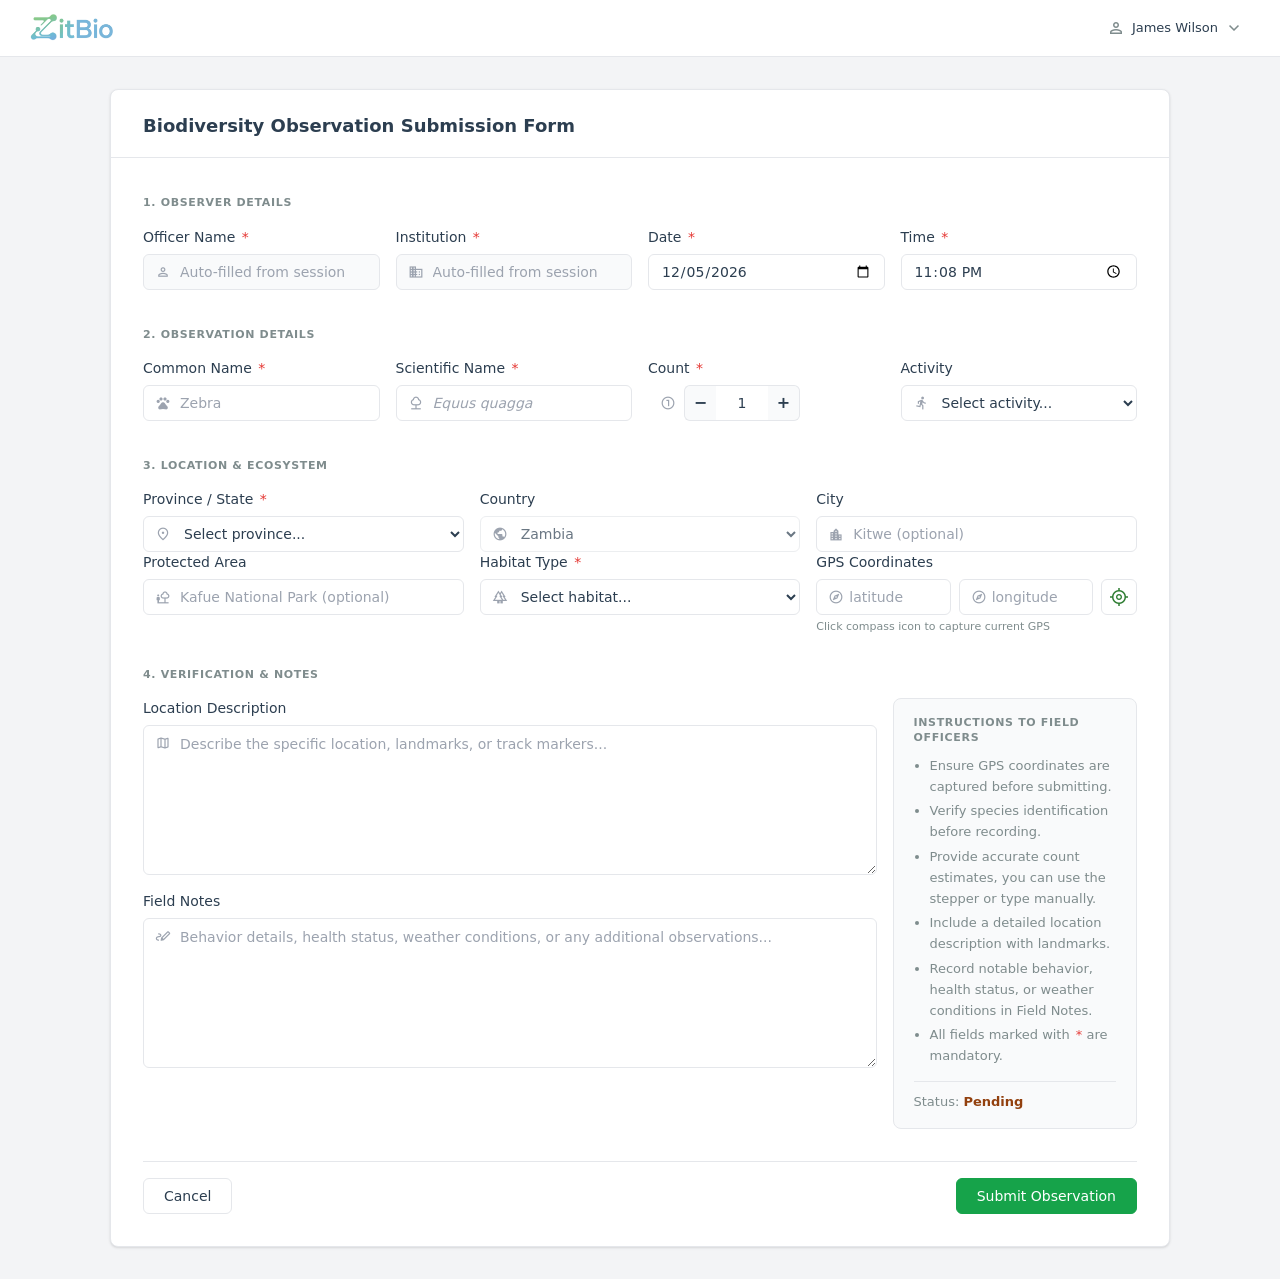
==== commit 370a3f4a: "renamed files to kebab-case naming convention - Renamed `observationsRenderer.js` to `observations-r" ====
--- a/pages/fieldofficer.html
+++ b/pages/fieldofficer.html
@@ -298,7 +298,7 @@
 
     <script src="../scripts/data.js"></script>
     <script src="../scripts/app.js"></script>
-    <script src="../components/adminLayout.js"></script>
+    <script src="../components/admin-layout.js"></script>
     <script>
       document.addEventListener('DOMContentLoaded', function() {
         if (window.BioData) {
--- a/styles/layout.css
+++ b/styles/layout.css
@@ -195,6 +195,10 @@
     border-radius: 4px;
 }
 
+.sidebar-toggle-btn .material-symbols-outlined {
+    font-size: 24px;
+}
+
 .sidebar-toggle-btn:hover {
     background-color: var(--color-bg-hover, #f3f4f6);
 }
@@ -261,6 +265,21 @@
     align-items: center;
     justify-content: center;
     font-variation-settings: 'wght' 400;;
+}
+
+/* Responsive nav icon sizing */
+@media (max-width: 1023px) and (min-width: 768px) {
+    .nav-icon {
+        font-size: 22px;
+        min-width: 22px;
+    }
+}
+
+@media (max-width: 767px) {
+    .nav-icon {
+        font-size: 20px;
+        min-width: 20px;
+    }
 }
 
 .nav-text {
@@ -536,6 +555,11 @@
     color: var(--color-primary);
 }
 
+.stat-icon .material-symbols-outlined {
+    font-size: 28px;
+    color: var(--color-primary);
+}
+
 /* ============================================
    Middle Section Layout
    ============================================ */
@@ -543,6 +567,25 @@
     display: grid;
     grid-template-columns: 0.48fr 1fr;
     gap: 24px;
+}
+
+/* ============================================
+   Hamburger Menu Button - Icon Sizing
+   ============================================ */
+.hamburger .material-symbols-outlined {
+    font-size: 24px;
+}
+
+@media (max-width: 1023px) and (min-width: 768px) {
+    .hamburger .material-symbols-outlined {
+        font-size: 22px;
+    }
+}
+
+@media (max-width: 767px) {
+    .hamburger .material-symbols-outlined {
+        font-size: 20px;
+    }
 }
 
 /* ============================================
@@ -581,7 +624,33 @@
   height: 22px;
 }
 
+/* Hamburger active state when sidebar is open on mobile */
+.hamburger.active {
+  background-color: var(--color-bg-hover, #f3f4f6);
+  color: var(--color-primary, #2563eb);
+}
+
 /* Sidebar close button - hidden on desktop, shown inside sidebar on mobile */
+.sidebar-close {
+  background: none;
+  border: none;
+  cursor: pointer;
+  color: var(--color-text-primary, #1f2937);
+  display: flex;
+  align-items: center;
+  justify-content: center;
+  padding: 0.5rem;
+  border-radius: 4px;
+}
+
+.sidebar-close:hover {
+  background-color: var(--color-bg-hover, #f3f4f6);
+}
+
+.sidebar-close .material-symbols-outlined {
+  font-size: 24px;
+}
+
 #sidebarClose {
   display: none;
 }
@@ -646,28 +715,6 @@
   display: flex;
   align-items: center;
   gap: 16px;
-}
-
-.help-link {
-  display: flex;
-  align-items: center;
-  gap: 4px;
-  color: var(--color-text-secondary);
-  font-size: 13px;
-  text-decoration: none;
-  cursor: pointer;
-  transition: color var(--transition-fast);
-}
-
-.help-link:hover {
-  color: var(--color-text-primary);
-}
-
-.help-link svg,
-.help-link .material-symbols-outlined {
-    width: 15px;
-    height: 15px;
-    font-size: 15px;
 }
 
 .user-menu {
@@ -687,10 +734,28 @@
 
 .user-menu svg,
 .user-menu .material-symbols-outlined {
-    width: 16px;
-    height: 16px;
-    font-size: 16px;
+    width: 20px;
+    height: 20px;
+    font-size: 20px;
     color: var(--color-text-secondary);
+}
+
+@media (max-width: 1023px) and (min-width: 768px) {
+    .user-menu svg,
+    .user-menu .material-symbols-outlined {
+        width: 18px;
+        height: 18px;
+        font-size: 18px;
+    }
+}
+
+@media (max-width: 767px) {
+    .user-menu svg,
+    .user-menu .material-symbols-outlined {
+        width: 16px;
+        height: 16px;
+        font-size: 16px;
+    }
 }
 
 .user-menu-name {
@@ -700,10 +765,26 @@
 }
 
 .user-menu-arrow {
-    width: 14px;
-    height: 14px;
-    font-size: 14px;
+    width: 18px;
+    height: 18px;
+    font-size: 18px;
     color: var(--color-text-muted);
+}
+
+@media (max-width: 1023px) and (min-width: 768px) {
+    .user-menu-arrow {
+        width: 16px;
+        height: 16px;
+        font-size: 16px;
+    }
+}
+
+@media (max-width: 767px) {
+    .user-menu-arrow {
+        width: 14px;
+        height: 14px;
+        font-size: 14px;
+    }
 }
 
 
@@ -740,6 +821,11 @@
   width: 20px;
   height: 20px;
   color: var(--color-primary);
+}
+
+.stat-icon .material-symbols-outlined {
+    font-size: 20px;
+    color: var(--color-primary);
 }
 
 .action-buttons {
@@ -880,14 +966,25 @@
   /* Sidebar becomes off-canvas on mobile */
   .sidebar {
     transform: translateX(-100%);
+    transition: transform 0.3s cubic-bezier(0.2, 0.9, 0.4, 1.1);
   }
 
   .sidebar.mobile-open {
     transform: translateX(0);
+    box-shadow: 4px 0 16px rgba(0, 0, 0, 0.15);
   }
 
   .sidebar.collapsed {
     transform: translateX(-100%);
+  }
+
+  .sidebar.mobile-open.collapsed {
+    transform: translateX(0) !important;
+  }
+
+  /* Hide sidebar toggle button when sidebar is open on mobile */
+  .sidebar.mobile-open #sidebarToggle {
+    display: none;
   }
 
   .main-content {
@@ -958,4 +1055,4 @@
   .stat-card {
     padding: var(--spacing-lg);
   }
-}
+}
--- a/styles/components/user-dropdown.css
+++ b/styles/components/user-dropdown.css
@@ -100,11 +100,27 @@
 
 /* Dropdown item icon */
 .user-dropdown-item .dropdown-icon {
-    font-size: 16px;
-    width: 16px;
-    height: 16px;
+    font-size: 18px;
+    width: 18px;
+    height: 18px;
     color: var(--color-text-secondary, #7F8C8D);
     flex-shrink: 0;
+}
+
+@media (max-width: 1023px) and (min-width: 768px) {
+    .user-dropdown-item .dropdown-icon {
+        font-size: 16px;
+        width: 16px;
+        height: 16px;
+    }
+}
+
+@media (max-width: 767px) {
+    .user-dropdown-item .dropdown-icon {
+        font-size: 16px;
+        width: 16px;
+        height: 16px;
+    }
 }
 
 /* ============================================
@@ -154,14 +170,4 @@
         width: 224px;
         z-index: var(--z-modal, 301);
     }
-}
-
-@media (max-width: 480px) {
-    .user-dropdown {
-        position: fixed;
-        top: 56px;
-        right: 8px;
-        left: 8px;
-        width: auto;
-    }
-}
+}
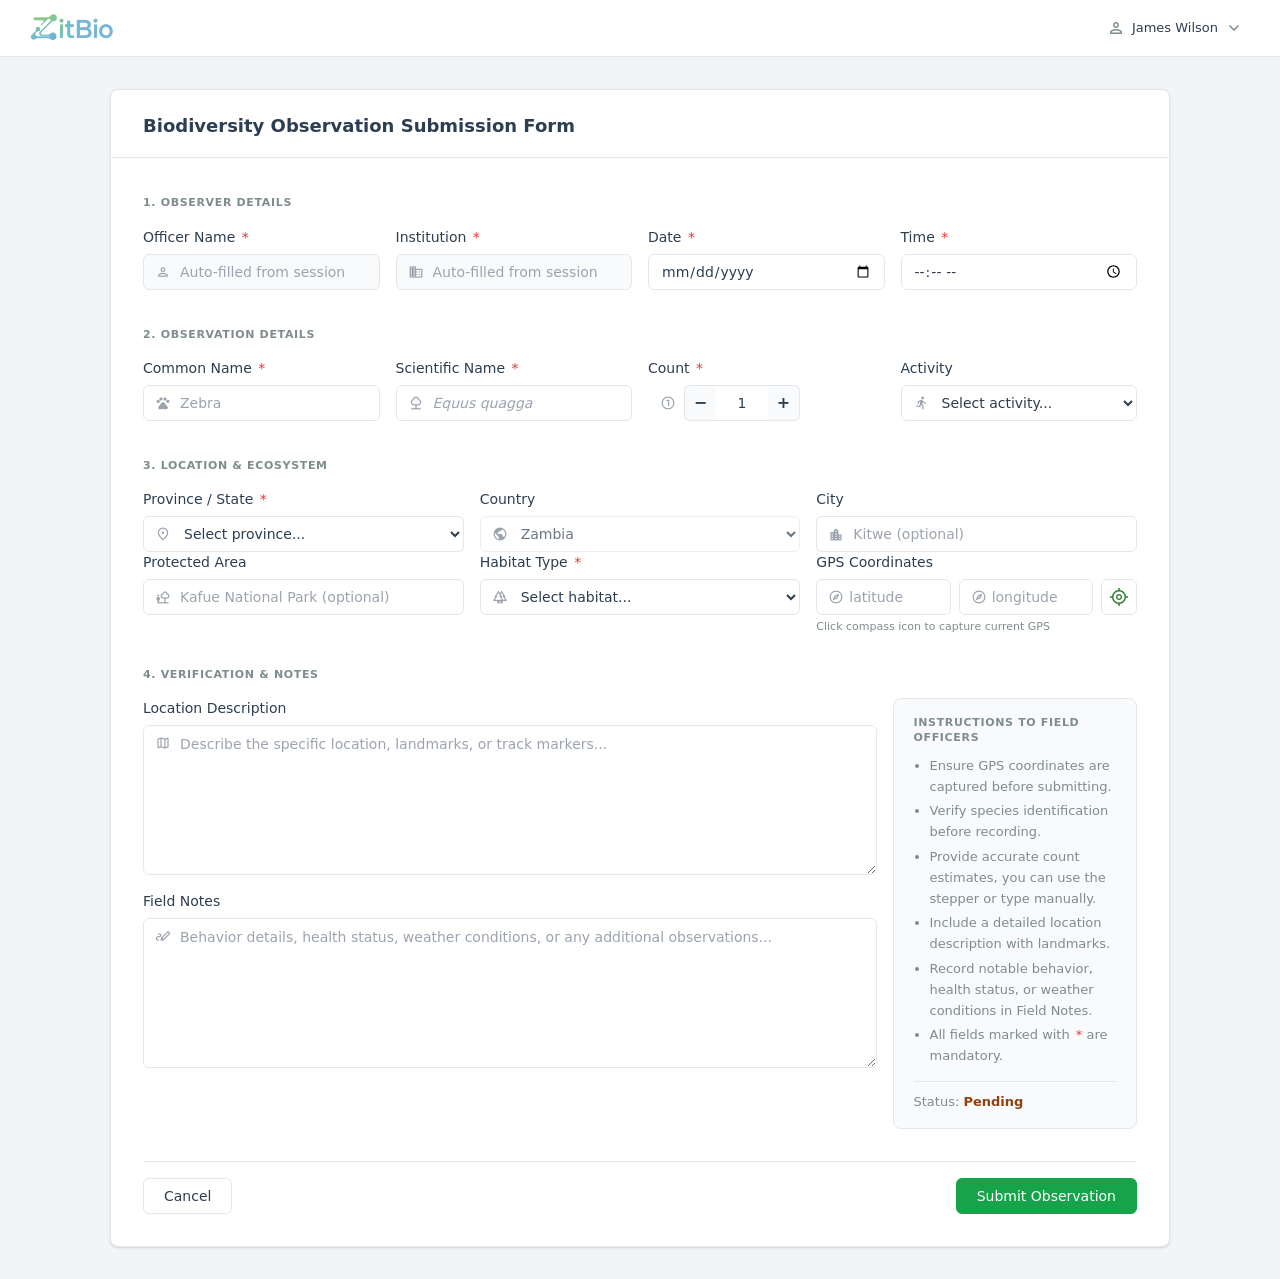
==== commit 429f228f: "refactor(scripts): modularize scripts and remove app.js Brokedown  `scripts/app.js` and finally remo" ====
--- a/pages/fieldofficer.html
+++ b/pages/fieldofficer.html
@@ -297,181 +297,7 @@
     </main>
 
     <script src="../scripts/data.js"></script>
-    <script src="../scripts/app.js"></script>
+    <script src="../scripts/page-field-officer.js"></script>
     <script src="../components/admin-layout.js"></script>
-    <script>
-      document.addEventListener('DOMContentLoaded', function() {
-        if (window.BioData) {
-          var session = BioData.getSession();
-          if (session) {
-            var userNameEl = document.querySelector('.user-menu-name');
-            if (userNameEl) userNameEl.textContent = session.name;
-
-            var officerEl = document.getElementById('officerName');
-            if (officerEl) officerEl.value = session.name;
-
-            var instEl = document.getElementById('institutionName');
-            if (instEl) instEl.value = session.institution_name || '';
-          }
-
-          // Province dropdown — always Zambia, populate on load
-          var provinceSelect = document.getElementById('provinceState');
-          if (provinceSelect && window.BioData) {
-            provinceSelect.innerHTML = '<option value="">Select province...</option>';
-            var provinces = BioData.getZambiaProvinces();
-            provinces.forEach(function(p) {
-              var opt = document.createElement('option');
-              opt.value = p; opt.textContent = p;
-              provinceSelect.appendChild(opt);
-            });
-          }
-        }
-
-        // Default date/time to now
-        var dateEl = document.getElementById('obsDate');
-        var timeEl = document.getElementById('obsTime');
-        if (dateEl) {
-          var now = new Date();
-          dateEl.value = now.getFullYear() + '-' + String(now.getMonth()+1).padStart(2,'0') + '-' + String(now.getDate()).padStart(2,'0');
-        }
-        if (timeEl) {
-          var t = new Date();
-          timeEl.value = String(t.getHours()).padStart(2,'0') + ':' + String(t.getMinutes()).padStart(2,'0');
-        }
-
-        // Species auto-detect
-        var commonNameEl = document.getElementById('commonName');
-        var scientificNameEl = document.getElementById('scientificName');
-        if (commonNameEl && scientificNameEl) {
-          var autoDetectLocked = false;
-          commonNameEl.addEventListener('input', function() {
-            if (autoDetectLocked) return;
-            var match = window.BioData ? window.BioData.lookupScientificName(this.value) : null;
-            if (match) {
-              scientificNameEl.value = match;
-            }
-          });
-          // If user manually edits scientific name, don't overwrite
-          scientificNameEl.addEventListener('input', function() {
-            if (this.value && commonNameEl.value) {
-              autoDetectLocked = true;
-            }
-          });
-          commonNameEl.addEventListener('change', function() {
-            autoDetectLocked = false;
-          });
-        }
-
-        // GPS capture button
-        var gpsBtn = document.getElementById('gpsCaptureBtn');
-        var gpsIcon = document.getElementById('gpsIcon');
-        if (gpsBtn) {
-          gpsBtn.addEventListener('click', function() {
-            if (!navigator.geolocation) {
-              showToast('GPS is not supported by your browser.', 'error');
-              return;
-            }
-            if (gpsIcon) {
-              gpsIcon.textContent = 'progress_activity';
-              gpsIcon.classList.add('fo-spin');
-            }
-            navigator.geolocation.getCurrentPosition(
-              function(pos) {
-                var lat = pos.coords.latitude;
-                var lng = pos.coords.longitude;
-                var latEl = document.getElementById('latitude');
-                var lngEl = document.getElementById('longitude');
-                if (latEl) latEl.value = lat.toFixed(6);
-                if (lngEl) lngEl.value = lng.toFixed(6);
-                if (gpsIcon) { gpsIcon.textContent = 'explore'; gpsIcon.classList.remove('fo-spin'); }
-                showToast('GPS coordinates captured successfully!', 'success');
-
-                // Reverse geocode to auto-fill Province and City
-                var url = 'https://nominatim.openstreetmap.org/reverse?format=json&lat=' + lat + '&lon=' + lng;
-                fetch(url, { headers: { 'User-Agent': 'BioSystem/1.0' } })
-                  .then(function(resp) { return resp.json(); })
-                  .then(function(data) {
-                    if (!data || !data.address) return;
-                    var addr = data.address;
-
-                    // City — try city, town, village, county
-                    var cityVal = addr.city || addr.town || addr.village || addr.county || '';
-                    var cityEl = document.getElementById('city');
-                    if (cityEl && cityVal) {
-                      cityEl.value = cityVal;
-                    }
-
-                    // Province/State — match against Zambia province list
-                    var stateVal = addr.state || '';
-                    var provEl = document.getElementById('provinceState');
-                    if (provEl && stateVal) {
-                      var options = provEl.options;
-                      for (var i = 0; i < options.length; i++) {
-                        if (options[i].text.toLowerCase() === stateVal.toLowerCase()) {
-                          options[i].selected = true;
-                          break;
-                        }
-                      }
-                    }
-                  })
-                  .catch(function() { /* silently fail — coordinates already captured */ });
-              },
-              function(err) {
-                if (gpsIcon) { gpsIcon.textContent = 'explore'; gpsIcon.classList.remove('fo-spin'); }
-                showToast('GPS error: ' + err.message, 'error');
-              }
-            );
-          });
-        }
-
-        // Count stepper
-        var countMinus = document.getElementById('countMinus');
-        var countPlus = document.getElementById('countPlus');
-        var countInput = document.getElementById('populationCount');
-        if (countMinus && countInput) {
-          countMinus.addEventListener('click', function() {
-            var v = parseInt(countInput.value, 10) || 1;
-            if (v > 1) countInput.value = v - 1;
-          });
-        }
-        if (countPlus && countInput) {
-          countPlus.addEventListener('click', function() {
-            countInput.value = (parseInt(countInput.value, 10) || 1) + 1;
-          });
-        }
-
-        // Cancel button — reset form
-        var btnCancel = document.getElementById('btnCancel');
-        if (btnCancel) {
-          btnCancel.addEventListener('click', function() {
-            document.getElementById('observationForm').reset();
-            if (dateEl) {
-              var n = new Date();
-              dateEl.value = n.getFullYear() + '-' + String(n.getMonth()+1).padStart(2,'0') + '-' + String(n.getDate()).padStart(2,'0');
-            }
-            if (timeEl) {
-              var tn = new Date();
-              timeEl.value = String(tn.getHours()).padStart(2,'0') + ':' + String(tn.getMinutes()).padStart(2,'0');
-            }
-            // Clear errors
-            document.querySelectorAll('.fo-input.error').forEach(function(el) { el.classList.remove('error'); });
-            document.querySelectorAll('.fo-error.show').forEach(function(el) { el.classList.remove('show'); });
-            showToast('Form cleared.', 'success');
-          });
-        }
-      });
-
-      // Simple toast utility
-      function showToast(message, type) {
-        var container = document.getElementById('toastContainer');
-        if (!container) return;
-        var toast = document.createElement('div');
-        toast.className = 'fo-toast fo-toast-' + (type || 'success');
-        toast.textContent = message;
-        container.appendChild(toast);
-        setTimeout(function() { toast.classList.add('fo-toast-out'); }, 2700);
-        setTimeout(function() { if (toast.parentNode) toast.parentNode.removeChild(toast); }, 3000);
-      }
-    </script>
 </body>
 </html>
--- a/styles/layout.css
+++ b/styles/layout.css
@@ -1044,10 +1044,8 @@
     margin: 0 calc(-1 * var(--spacing-md));
     padding: 0 var(--spacing-md);
   }
-}
-
-/* Small Mobile (<=480px): Extra compact */
-@media (max-width: 480px) {
+
+  /* Extra compact card padding for small screens */
   .card {
     padding: var(--spacing-lg);
   }
--- a/styles/components/user-dropdown.css
+++ b/styles/components/user-dropdown.css
@@ -164,10 +164,12 @@
    ============================================ */
 @media (max-width: 767px) {
     .user-dropdown {
-        position: fixed;
-        top: 60px;
-        right: 8px;
+        position: absolute;
+        top: 100%;
+        right: 0;
         width: 224px;
+        max-height: 80vh;
+        overflow-y: auto;
         z-index: var(--z-modal, 301);
     }
-}+}
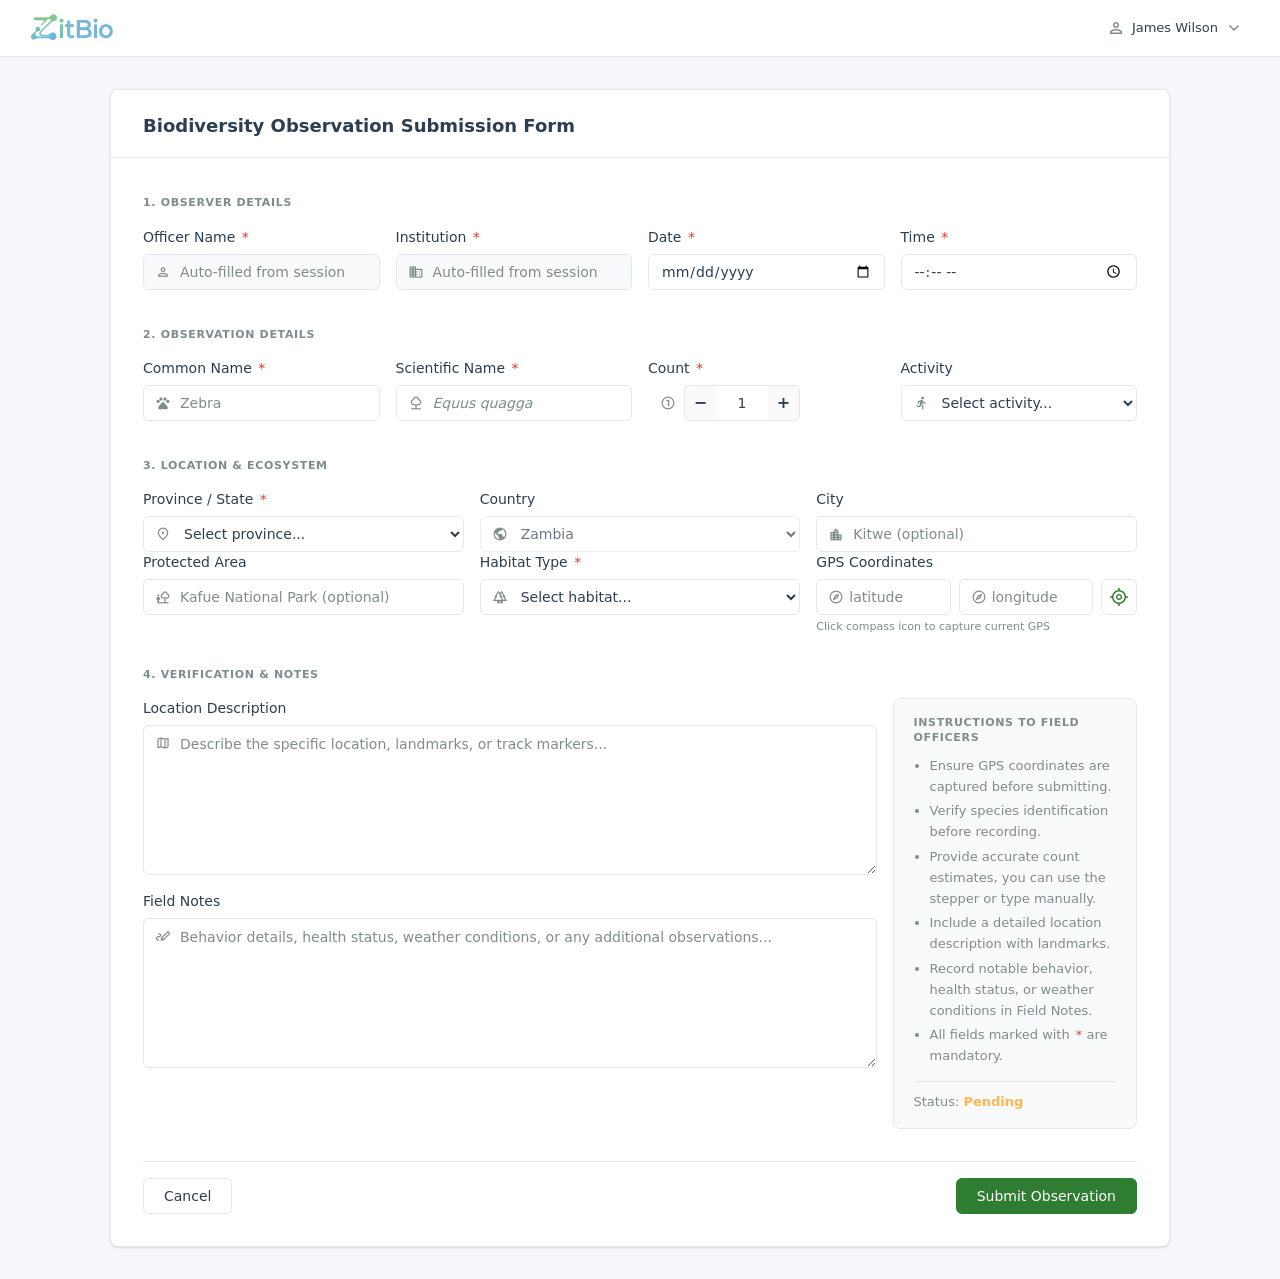
==== commit cd496309: "feat(notifications): add notification service and event bus (Pub/Sub) - An event bus in data.js to p" ====
--- a/pages/fieldofficer.html
+++ b/pages/fieldofficer.html
@@ -297,6 +297,7 @@
     </main>
 
     <script src="../scripts/data.js"></script>
+    <script src="../scripts/notification-service.js"></script>
     <script src="../scripts/page-field-officer.js"></script>
     <script src="../components/admin-layout.js"></script>
 </body>
--- a/styles/theme.css
+++ b/styles/theme.css
@@ -27,6 +27,7 @@
   --color-bg-card: #ffffff;
   --color-bg-input: #f3f3f5;  /* subtle gray for inputs */
   --color-bg-header: #F9FAFB; /* table header background */
+  --color-bg-hover: #f3f4f6;  /* hover state background */
 
   /* Text Colors – Dark Slate (#2C3E50) for main, Gray (#7F8C8D) for muted */
   --color-text-main: #2C3E50;
@@ -96,4 +97,4 @@
   --z-modal: 301;
   --z-toast: 400;
   --z-tooltip: 500;
-}
+}
--- a/styles/global.css
+++ b/styles/global.css
@@ -199,10 +199,6 @@
 td {
   font-size: 13px;
   color: var(--color-text-main);
-}
-
-tr:hover td {
-  background-color: var(--color-bg-sidebar);
 }
 
 /* ============================================
@@ -267,4 +263,73 @@
 .nav-text {
   font-size: 14px;
   font-weight: 500;
-}+}
+
+/* ============================================
+   Responsive Icon Scaling (consolidated)
+   Prevents duplicate media queries across files
+   ============================================ */
+
+/* Tablet: shrink icons */
+@media (max-width: 1023px) and (min-width: 768px) {
+  /* Large icons: 24px → 22px */
+  .nav-icon,
+  .hamburger .material-symbols-outlined,
+  .notification-btn .material-symbols-outlined {
+    font-size: 22px;
+  }
+
+  /* Medium icons: 20px → 18px */
+  .btn-icon svg, .btn-icon .material-symbols-outlined,
+  .user-menu svg, .user-menu .material-symbols-outlined,
+  .notification-icon .material-symbols-outlined,
+  .user-dropdown-item .dropdown-icon {
+    width: 18px; height: 18px; font-size: 18px;
+  }
+
+  /* Small icons: 18px → 16px */
+  .btn svg, .btn .material-symbols-outlined,
+  .page-btn svg, .page-btn .material-symbols-outlined,
+  .pagi-btn svg, .pagi-btn .material-symbols-outlined,
+  .btn-export svg, .btn-add svg,
+  .btn-export .material-symbols-outlined, .btn-add .material-symbols-outlined,
+  .user-menu-arrow {
+    width: 16px; height: 16px; font-size: 16px;
+  }
+
+  .notification-empty .material-symbols-outlined {
+    font-size: 40px;
+  }
+}
+
+/* Mobile: shrink icons */
+@media (max-width: 767px) {
+  /* Large icons: 24px → 20px */
+  .nav-icon,
+  .hamburger .material-symbols-outlined,
+  .notification-btn .material-symbols-outlined {
+    font-size: 20px;
+  }
+
+  /* Medium icons: 20px → 16px */
+  .btn-icon svg, .btn-icon .material-symbols-outlined,
+  .user-menu svg, .user-menu .material-symbols-outlined,
+  .notification-icon .material-symbols-outlined,
+  .user-dropdown-item .dropdown-icon {
+    width: 16px; height: 16px; font-size: 16px;
+  }
+
+  /* Small icons: 18px → 14px */
+  .btn svg, .btn .material-symbols-outlined,
+  .page-btn svg, .page-btn .material-symbols-outlined,
+  .pagi-btn svg, .pagi-btn .material-symbols-outlined,
+  .btn-export svg, .btn-add svg,
+  .btn-export .material-symbols-outlined, .btn-add .material-symbols-outlined,
+  .user-menu-arrow {
+    width: 14px; height: 14px; font-size: 14px;
+  }
+
+  .notification-empty .material-symbols-outlined {
+    font-size: 32px;
+  }
+}
--- a/styles/layout.css
+++ b/styles/layout.css
@@ -265,21 +265,6 @@
     align-items: center;
     justify-content: center;
     font-variation-settings: 'wght' 400;;
-}
-
-/* Responsive nav icon sizing */
-@media (max-width: 1023px) and (min-width: 768px) {
-    .nav-icon {
-        font-size: 22px;
-        min-width: 22px;
-    }
-}
-
-@media (max-width: 767px) {
-    .nav-icon {
-        font-size: 20px;
-        min-width: 20px;
-    }
 }
 
 .nav-text {
@@ -378,7 +363,7 @@
 
 /* Sidebar Footer */
 .sidebar-footer {
-    padding: 12px 24px;
+    padding: 12px 12px;
     margin-top: auto;
     border-top: 1px solid var(--border-color, #e5e7eb);
     font-size: 11px;
@@ -402,6 +387,7 @@
 .footer-left {
     overflow: hidden;
     text-overflow: ellipsis;
+    order: 1;
 }
 
 .footer-right {
@@ -409,6 +395,7 @@
     align-items: center;
     gap: 4px;
     flex-shrink: 0;
+    order: 0;
 }
 
 .status-dot {
@@ -574,18 +561,6 @@
    ============================================ */
 .hamburger .material-symbols-outlined {
     font-size: 24px;
-}
-
-@media (max-width: 1023px) and (min-width: 768px) {
-    .hamburger .material-symbols-outlined {
-        font-size: 22px;
-    }
-}
-
-@media (max-width: 767px) {
-    .hamburger .material-symbols-outlined {
-        font-size: 20px;
-    }
 }
 
 /* ============================================
@@ -740,24 +715,6 @@
     color: var(--color-text-secondary);
 }
 
-@media (max-width: 1023px) and (min-width: 768px) {
-    .user-menu svg,
-    .user-menu .material-symbols-outlined {
-        width: 18px;
-        height: 18px;
-        font-size: 18px;
-    }
-}
-
-@media (max-width: 767px) {
-    .user-menu svg,
-    .user-menu .material-symbols-outlined {
-        width: 16px;
-        height: 16px;
-        font-size: 16px;
-    }
-}
-
 .user-menu-name {
   font-size: 13px;
   color: var(--color-text-primary);
@@ -769,22 +726,6 @@
     height: 18px;
     font-size: 18px;
     color: var(--color-text-muted);
-}
-
-@media (max-width: 1023px) and (min-width: 768px) {
-    .user-menu-arrow {
-        width: 16px;
-        height: 16px;
-        font-size: 16px;
-    }
-}
-
-@media (max-width: 767px) {
-    .user-menu-arrow {
-        width: 14px;
-        height: 14px;
-        font-size: 14px;
-    }
 }
 
 
@@ -992,6 +933,11 @@
     width: 100%;
   }
 
+  .main-content.expanded {
+    margin-left: 0;
+    width: 100%;
+  }
+
   .main-wrapper {
     margin-left: 0;
   }
--- a/styles/pages/fieldofficer.css
+++ b/styles/pages/fieldofficer.css
@@ -5,7 +5,7 @@
 
 /* --- Page Background --- */
 .page-fieldofficer-v2 {
-  background-color: #f3f4f6;
+  background-color: var(--color-bg);
   font-family: Inter, system-ui, -apple-system, sans-serif;
   min-height: 100vh;
   margin: 0;
@@ -18,7 +18,7 @@
   align-items: center;
   padding: 14px 28px;
   background-color: var(--color-bg-white);
-  border-bottom: 1px solid var(--border-color, #e5e7eb);
+  border-bottom: 1px solid var(--border-color);
   position: sticky;
   top: 0;
   z-index: 10;
@@ -59,14 +59,14 @@
 /* --- Card --- */
 .fo-card {
   background-color: var(--color-bg-white);
-  border: 1px solid var(--border-color, #e5e7eb);
+  border: 1px solid var(--border-color);
   border-radius: 8px;
-  box-shadow: var(--shadow-md, 0 1px 3px rgba(0,0,0,0.1));
+  box-shadow: var(--shadow-md);
 }
 
 .fo-card-header {
   padding: 24px 32px 20px;
-  border-bottom: 1px solid var(--border-color, #e5e7eb);
+  border-bottom: 1px solid var(--border-color);
 }
 
 .fo-card-title {
@@ -140,7 +140,7 @@
   position: absolute;
   left: 12px;
   font-size: 16px;
-  color: #9ca3af;
+  color: var(--color-text-muted);
   pointer-events: none;
   z-index: 1;
 }
@@ -149,12 +149,12 @@
   width: 100%;
   height: 36px;
   padding: 0 12px 0 36px;
-  border: 1px solid #e5e7eb;
-  border-radius: 6px;
+  border: 1px solid var(--border-color);
+  border-radius: var(--radius-sm);
   font-size: 14px;
   font-family: inherit;
   color: var(--color-text-main);
-  background-color: #fff;
+  background-color: var(--color-bg-white);
   outline: none;
   transition: border-color 0.15s, box-shadow 0.15s;
   box-sizing: border-box;
@@ -162,12 +162,12 @@
 
 .fo-input:focus {
   border-color: var(--color-primary);
-  box-shadow: 0 0 0 2px #fff, 0 0 0 4px rgba(46, 125, 50, 0.3);
+  box-shadow: 0 0 0 2px var(--color-bg-white), 0 0 0 4px rgba(46, 125, 50, 0.3);
 }
 
 .fo-input.error {
   border-color: var(--color-danger);
-  box-shadow: 0 0 0 2px #fff, 0 0 0 4px rgba(229, 57, 53, 0.2);
+  box-shadow: 0 0 0 2px var(--color-bg-white), 0 0 0 4px rgba(229, 57, 53, 0.2);
 }
 
 .fo-input-italic {
@@ -180,7 +180,7 @@
 }
 
 .fo-input::placeholder {
-  color: #9ca3af;
+  color: var(--color-text-muted);
 }
 
 select.fo-input {
@@ -229,7 +229,7 @@
 
 /* Read-only inputs */
 .fo-input[readonly] {
-  background-color: var(--color-bg-header, #F9FAFB);
+  background-color: var(--color-bg-header);
   color: var(--color-text-secondary);
   cursor: default;
 }
@@ -242,8 +242,8 @@
 .fo-stepper-btn {
   width: 32px;
   height: 36px;
-  border: 1px solid #e5e7eb;
-  background-color: var(--color-bg-header, #F9FAFB);
+  border: 1px solid var(--border-color);
+  background-color: var(--color-bg-header);
   color: var(--color-text-main);
   font-size: 16px;
   font-weight: 600;
@@ -307,8 +307,8 @@
   width: 36px;
   height: 36px;
   padding: 0;
-  border: 1px solid #e5e7eb;
-  border-radius: 6px;
+  border: 1px solid var(--border-color);
+  border-radius: var(--radius-sm);
   background-color: var(--color-bg-white);
   cursor: pointer;
   display: flex;
@@ -387,8 +387,8 @@
 
 /* --- Instructions Panel (replaces Media Placeholder) --- */
 .fo-instructions-panel {
-  background-color: var(--color-bg-header, #F9FAFB);
-  border: 1px solid var(--border-color, #e5e7eb);
+  background-color: var(--color-bg-header);
+  border: 1px solid var(--border-color);
   border-radius: 8px;
   padding: 16px 20px;
   min-height: 150px;
@@ -415,7 +415,7 @@
 
 .fo-instructions-list li {
   font-size: 13px;
-  color: var(--color-text-secondary, #4b5563);
+  color: var(--color-text-secondary);
   line-height: 1.6;
   margin-bottom: 4px;
 }
@@ -424,14 +424,14 @@
   font-size: 13px;
   font-weight: 500;
   color: var(--color-text-muted);
-  border-top: 1px solid var(--border-color, #e5e7eb);
+  border-top: 1px solid var(--border-color);
   padding-top: 10px;
   margin-top: 10px;
 }
 
 .fo-status-text {
   font-weight: 600;
-  color: #92400e; /* amber/warning — default for Pending */
+  color: var(--color-warning);
 }
 
 /* --- Actions Row --- */
@@ -439,7 +439,7 @@
   display: flex;
   justify-content: space-between;
   align-items: center;
-  border-top: 1px solid var(--border-color, #e5e7eb);
+  border-top: 1px solid var(--border-color);
   padding-top: 16px;
   margin-top: 32px;
 }
@@ -455,7 +455,7 @@
   font-size: 14px;
   font-weight: 500;
   padding: 9px 20px;
-  border-radius: 6px;
+  border-radius: var(--radius-sm);
   cursor: pointer;
   transition: all 0.15s;
   display: inline-flex;
@@ -466,24 +466,24 @@
 
 .fo-btn-outline {
   background-color: var(--color-bg-white);
-  border-color: #e5e7eb;
+  border-color: var(--border-color);
   color: var(--color-text-main);
 }
 
 .fo-btn-outline:hover {
-  background-color: var(--color-bg-header, #F9FAFB);
-  border-color: #d1d5db;
+  background-color: var(--color-bg-hover);
+  border-color: var(--border-color-dark);
 }
 
 .fo-btn-primary {
-  background-color: #16a34a;
-  border-color: #16a34a;
-  color: #fff;
+  background-color: var(--color-primary);
+  border-color: var(--color-primary);
+  color: var(--color-text-inverse);
 }
 
 .fo-btn-primary:hover {
-  background-color: #15803d;
-  border-color: #15803d;
+  background-color: var(--color-primary-hover);
+  border-color: var(--color-primary-hover);
 }
 
 /* --- Toast System --- */
@@ -499,18 +499,18 @@
 
 .fo-toast {
   padding: 12px 20px;
-  border-radius: 6px;
+  border-radius: var(--radius-sm);
   font-size: 13px;
   font-weight: 500;
-  color: #fff;
+  color: var(--color-text-inverse);
   box-shadow: var(--shadow-lg);
   animation: fo-slide-in 0.3s ease-out;
   max-width: 360px;
 }
 
-.fo-toast-success { background-color: #16a34a; }
-.fo-toast-error { background-color: var(--color-danger, #E53935); }
-.fo-toast-warning { background-color: var(--color-warning, #f59e0b); color: #1e293b; }
+.fo-toast-success { background-color: var(--color-primary); }
+.fo-toast-error { background-color: var(--color-danger); }
+.fo-toast-warning { background-color: var(--color-warning); color: var(--color-text-main); }
 
 .fo-toast-out {
   animation: fo-slide-out 0.3s ease-in forwards;
@@ -623,14 +623,17 @@
     padding: 12px 16px;
   }
 
-  /* GPS row: wrap inputs to prevent overflow */
+  /* GPS row: three columns on one line */
   .fo-gps-row {
-    flex-wrap: wrap;
+    display: grid;
+    grid-template-columns: 1fr 1fr auto;
+    gap: 8px;
+    flex-wrap: nowrap;
   }
 
   .fo-gps-input {
-    flex: 1 1 calc(50% - 22px);
-    min-width: 120px;
+    min-width: 0;
+    flex: none;
   }
 
   .fo-gps-btn {
@@ -639,15 +642,20 @@
     flex-shrink: 0;
   }
 
-  /* Actions: stack vertically */
+  /* Actions: side-by-side buttons using grid */
   .fo-actions {
-    flex-direction: column;
+    display: grid;
+    grid-template-columns: 1fr 1fr;
     gap: 12px;
   }
 
   .fo-actions-right {
     width: 100%;
-    justify-content: flex-end;
+  }
+
+  .fo-actions-right .fo-btn {
+    width: 100%;
+    justify-content: center;
   }
 
   /* Buttons: full width for primary action */
@@ -656,7 +664,25 @@
     font-size: 13px;
   }
 
-  .fo-actions-right .fo-btn {
-    flex: 1;
-  }
-}
+  #btnCancel {
+    width: 100%;
+    justify-content: center;
+  }
+
+  #btnCancel:hover,
+  #btnCancel:active {
+    background-color: var(--color-danger-light);
+    border-color: var(--color-danger);
+    color: var(--color-danger);
+  }
+
+  /* Toast: top-right on mobile */
+  .toast-container {
+    top: 20px;
+    bottom: auto;
+    left: auto;
+    align-items: flex-end;
+    width: auto;
+    height: auto;
+  }
+}
--- a/styles/components/user-dropdown.css
+++ b/styles/components/user-dropdown.css
@@ -12,12 +12,12 @@
     right: 0;
     width: 224px;
     padding: 4px;
-    background: rgb(255, 255, 255);
-    border: 1px solid rgba(0, 0, 0, 0.1);
-    border-radius: 6px;
-    box-shadow: rgba(0, 0, 0, 0.1) 0px 4px 6px -1px, rgba(0, 0, 0, 0.1) 0px 2px 4px -2px;
+    background: var(--color-bg-white);
+    border: 1px solid var(--border-color);
+    border-radius: var(--radius-sm);
+    box-shadow: var(--shadow-md);
     font-family: ui-sans-serif, system-ui, -apple-system, sans-serif;
-    z-index: var(--z-dropdown, 100);
+    z-index: var(--z-dropdown);
     display: none;
     flex-direction: column;
     opacity: 0;
@@ -36,19 +36,20 @@
    Dropdown Header
    ============================================ */
 .user-dropdown-header {
-    padding: 6px 8px;
+    border-bottom: 1px solid var(--border-color-light);
+    padding: 6px 8px 8px;
 }
 
 .user-dropdown-title {
     font-size: 14px;
     font-weight: 500;
-    color: var(--color-text-main, #2C3E50);
+    color: var(--color-text-main);
     line-height: 1.4;
 }
 
 .user-dropdown-subtitle {
     font-size: 12px;
-    color: #6B7280;
+    color: var(--color-text-secondary);
     line-height: 1.4;
     margin-top: 2px;
 }
@@ -57,11 +58,7 @@
    Separator
    ============================================ */
 .user-dropdown-separator {
-    height: 1px;
-    background: rgba(0, 0, 0, 0.1);
-    margin: 4px 0;
-    margin-left: -4px;
-    margin-right: -4px;
+    display: none;
 }
 
 /* ============================================
@@ -79,11 +76,11 @@
     height: 32px;
     padding: 6px 8px;
     gap: 8px;
-    border-radius: 4px;
+    border-radius: var(--radius-sm);
     cursor: pointer;
     font-size: 14px;
     font-weight: 400;
-    color: var(--color-text-main, #2C3E50);
+    color: var(--color-text-main);
     transition: background-color 0.15s ease;
     outline: none;
     user-select: none;
@@ -91,7 +88,7 @@
 
 .user-dropdown-item:hover,
 .user-dropdown-item:focus-visible {
-    background: rgb(244, 244, 245);
+    background: var(--color-bg-hover);
 }
 
 .user-dropdown-item:focus-visible {
@@ -103,47 +100,31 @@
     font-size: 18px;
     width: 18px;
     height: 18px;
-    color: var(--color-text-secondary, #7F8C8D);
+    color: var(--color-text-secondary);
     flex-shrink: 0;
-}
-
-@media (max-width: 1023px) and (min-width: 768px) {
-    .user-dropdown-item .dropdown-icon {
-        font-size: 16px;
-        width: 16px;
-        height: 16px;
-    }
-}
-
-@media (max-width: 767px) {
-    .user-dropdown-item .dropdown-icon {
-        font-size: 16px;
-        width: 16px;
-        height: 16px;
-    }
 }
 
 /* ============================================
    Destructive Item (Logout)
    ============================================ */
 .user-dropdown-item--destructive {
-    color: var(--color-danger, #E53935);
+    color: var(--color-danger);
 }
 
 .user-dropdown-item--destructive .dropdown-icon {
-    color: var(--color-danger, #E53935);
+    color: var(--color-danger);
 }
 
 .user-dropdown-item--destructive:hover,
 .user-dropdown-item--destructive:focus-visible {
-    background: var(--color-danger-light, #ffebee);
+    background: var(--color-danger-light);
 }
 
 /* ============================================
    Dropdown Footer
    ============================================ */
 .user-dropdown-footer {
-    border-top: 1px solid rgba(0, 0, 0, 0.1);
+    border-top: 1px solid var(--border-color-light);
     margin-top: 4px;
     margin-left: -4px;
     margin-right: -4px;
@@ -155,8 +136,12 @@
 
 .user-dropdown-footer span {
     font-size: 10px;
-    color: #6B7280;
+    color: var(--color-text-secondary);
     line-height: 1.4;
+}
+
+.user-dropdown-footer > span:last-child {
+    margin-left: auto;
 }
 
 /* ============================================
@@ -170,6 +155,6 @@
         width: 224px;
         max-height: 80vh;
         overflow-y: auto;
-        z-index: var(--z-modal, 301);
+        z-index: var(--z-modal);
     }
-}
+}
